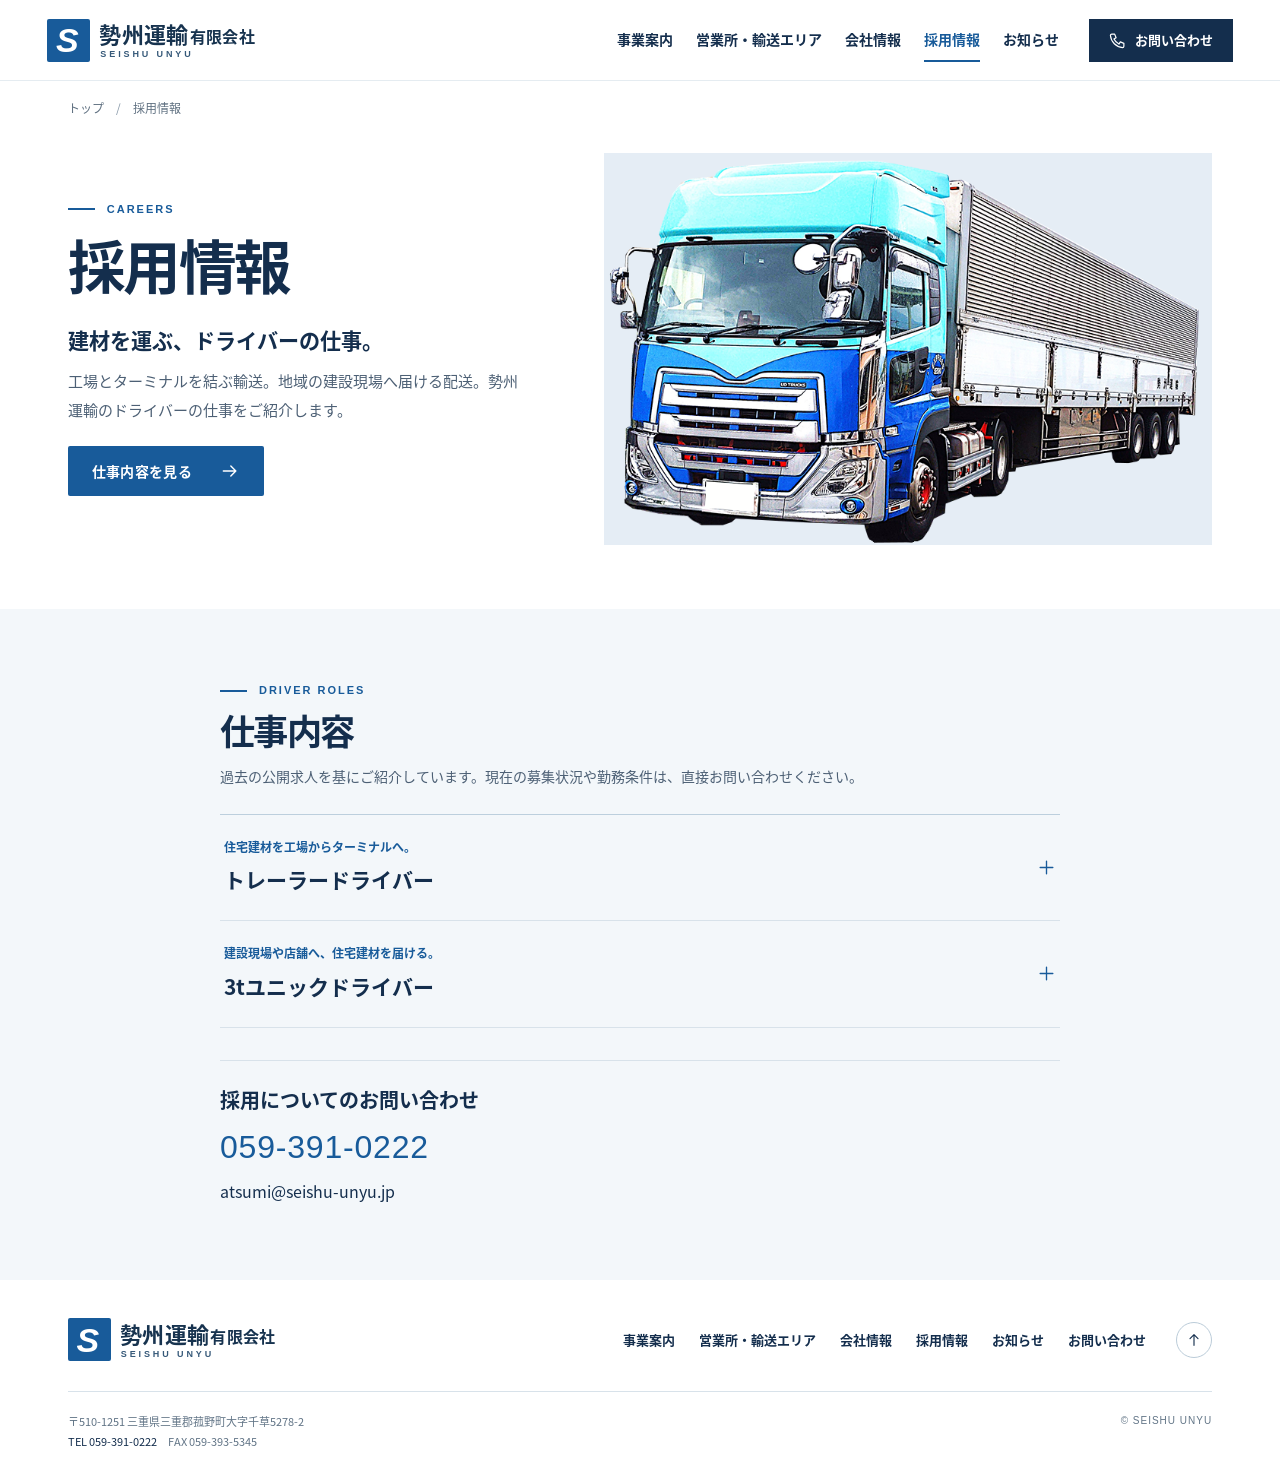
==== Seishu_Unyu_GitHub_Ready/careers.html @ a2d3a53f "Add files via upload" ====
<!doctype html>
<html lang="ja"><head><meta charset="utf-8"><meta name="viewport" content="width=device-width,initial-scale=1">
<title>採用情報｜勢州運輸有限会社</title>
<meta name="description" content="勢州運輸のトレーラードライバー、3tユニックドライバーの仕事内容をご紹介します。現在の募集状況は電話・メールでお問い合わせください。">
<meta name="theme-color" content="#173c62">
<meta property="og:locale" content="ja_JP"><meta property="og:type" content="website">
<meta property="og:title" content="採用情報｜勢州運輸有限会社">
<meta property="og:description" content="勢州運輸のトレーラードライバー、3tユニックドライバーの仕事内容をご紹介します。現在の募集状況は電話・メールでお問い合わせください。">
<meta property="og:url" content="https://seishu-unyu.glitteringboard16.chatgpt.site/careers.html">
<meta property="og:image" content="https://seishu-unyu.glitteringboard16.chatgpt.site/assets/seishu-fleet.png">
<link rel="canonical" href="https://seishu-unyu.glitteringboard16.chatgpt.site/careers.html">
<link rel="icon" type="image/svg+xml" href="assets/brand.svg"><link rel="stylesheet" href="assets/style.css"><script src="assets/site.js" defer></script>
<script type="application/ld+json">{"@context": "https://schema.org", "@type": "Organization", "name": "勢州運輸有限会社", "url": "https://seishu-unyu.glitteringboard16.chatgpt.site/", "telephone": "059-391-0222", "faxNumber": "059-393-5345", "foundingDate": "1955-02-08", "identifier": "7190002020698", "address": {"@type": "PostalAddress", "postalCode": "510-1251", "addressRegion": "三重県", "addressLocality": "三重郡菰野町", "streetAddress": "大字千草5278-2", "addressCountry": "JP"}}</script>
</head><body class="inner-page"><a class="skip-link" href="#main">本文へ移動</a><header class="site-header" id="top"><div class="header-inner"><a class="brand" href="index.html" aria-label="勢州運輸有限会社 トップページ"><span class="brand-mark" aria-hidden="true">S</span><span class="brand-words"><strong>勢州運輸<span>有限会社</span></strong><small lang="en">SEISHU UNYU</small></span></a><nav class="primary-nav" id="primary-nav" aria-label="メインナビゲーション"><a href="transport.html">事業案内</a><a href="network.html">営業所・輸送エリア</a><a href="company.html">会社情報</a><a href="careers.html" aria-current="page">採用情報</a><a href="news.html">お知らせ</a><a class="mobile-contact-link" href="contact.html">お問い合わせ</a></nav><a class="header-contact" href="contact.html"><svg class="icon" viewBox="0 0 24 24" fill="none" stroke="currentColor" stroke-width="1.7" stroke-linecap="round" stroke-linejoin="round" aria-hidden="true"><path d="m8 3 2 5-3 2a16 16 0 0 0 7 7l2-3 5 2v4c0 1-1 2-2 2A19 19 0 0 1 2 5c0-1 1-2 2-2z"/></svg><span>お問い合わせ</span></a><button class="menu-toggle" type="button" aria-expanded="false" aria-controls="primary-nav" aria-label="メニューを開く"><span></span><span></span></button></div></header><main id="main"><nav class="crumbs container" aria-label="パンくずリスト"><a href="index.html">トップ</a><span aria-hidden="true">/</span><span aria-current="page">採用情報</span></nav><section class="detail-hero container"><div><p class="kicker" lang="en">CAREERS</p><h1>採用情報</h1><p class="detail-tagline">建材を運ぶ、ドライバーの仕事。</p><p>工場とターミナルを結ぶ輸送。地域の建設現場へ届ける配送。勢州運輸のドライバーの仕事をご紹介します。</p><a class="button primary" href="#positions">仕事内容を見る<svg class="icon" viewBox="0 0 24 24" fill="none" stroke="currentColor" stroke-width="1.7" stroke-linecap="round" stroke-linejoin="round" aria-hidden="true"><path d="M4 12h15m-6-6 6 6-6 6"/></svg></a></div><div class="detail-photo"><img class="" src="assets/seishu-fleet.png" width="800" height="600" alt="勢州運輸の大型ウイングトレーラー" decoding="async" fetchpriority="high"></div></section><section class="sub-section soft" id="positions"><div class="container narrow"><div class="heading-compact"><p class="kicker" lang="en">DRIVER ROLES</p><h2>仕事内容</h2><p>過去の公開求人を基にご紹介しています。現在の募集状況や勤務条件は、直接お問い合わせください。</p></div><details class="accordion job"><summary><span><small>住宅建材を工場からターミナルへ。</small><strong>トレーラードライバー</strong></span><svg class="icon" viewBox="0 0 24 24" fill="none" stroke="currentColor" stroke-width="1.7" stroke-linecap="round" stroke-linejoin="round" aria-hidden="true"><path d="M4 12h16m-8-8v16"/></svg></summary><div class="accordion-body"><p>ウイングトレーラーで外壁材や屋根材を運びます。公開求人では、三重・愛知・大阪を主なルートとする仕事が紹介されています。</p><dl class="data-list"><div><dt>拠点</dt><dd>三重県三重郡菰野町</dd></div><div><dt>業務</dt><dd>工場・ターミナルへの建材輸送</dd></div></dl><a class="button outline" href="contact.html?service=recruit&amp;role=trailer">この仕事について問い合わせる<svg class="icon" viewBox="0 0 24 24" fill="none" stroke="currentColor" stroke-width="1.7" stroke-linecap="round" stroke-linejoin="round" aria-hidden="true"><path d="M4 12h15m-6-6 6 6-6 6"/></svg></a></div></details><details class="accordion job"><summary><span><small>建設現場や店舗へ、住宅建材を届ける。</small><strong>3tユニックドライバー</strong></span><svg class="icon" viewBox="0 0 24 24" fill="none" stroke="currentColor" stroke-width="1.7" stroke-linecap="round" stroke-linejoin="round" aria-hidden="true"><path d="M4 12h16m-8-8v16"/></svg></summary><div class="accordion-body"><p>三重・愛知・岐阜の地場配送を担当する仕事です。ユニック作業を伴い、住宅建材を建設現場や店舗へ納品します。</p><dl class="data-list"><div><dt>拠点</dt><dd>三重県三重郡菰野町</dd></div><div><dt>業務</dt><dd>東海3県の建設現場・店舗への配送</dd></div></dl><a class="button outline" href="contact.html?service=recruit&amp;role=crane">この仕事について問い合わせる<svg class="icon" viewBox="0 0 24 24" fill="none" stroke="currentColor" stroke-width="1.7" stroke-linecap="round" stroke-linejoin="round" aria-hidden="true"><path d="M4 12h15m-6-6 6 6-6 6"/></svg></a></div></details><div class="careers-contact"><h3>採用についてのお問い合わせ</h3><a class="contact-number" href="tel:0593910222">059-391-0222</a><p><a href="mailto:atsumi@seishu-unyu.jp">atsumi@seishu-unyu.jp</a></p></div></div></section></main><footer class="site-footer"><div class="container"><div class="footer-upper"><a class="brand" href="index.html" aria-label="勢州運輸有限会社 トップページ"><span class="brand-mark" aria-hidden="true">S</span><span class="brand-words"><strong>勢州運輸<span>有限会社</span></strong><small lang="en">SEISHU UNYU</small></span></a><nav aria-label="フッターナビゲーション"><a href="transport.html">事業案内</a><a href="network.html">営業所・輸送エリア</a><a href="company.html">会社情報</a><a href="careers.html">採用情報</a><a href="news.html">お知らせ</a><a href="contact.html">お問い合わせ</a></nav><a class="back-top" href="#top" aria-label="ページ先頭へ"><svg class="icon" viewBox="0 0 24 24" fill="none" stroke="currentColor" stroke-width="1.7" stroke-linecap="round" stroke-linejoin="round" aria-hidden="true"><path d="M12 20V4m-6 6 6-6 6 6"/></svg></a></div><div class="footer-lower"><span>〒510-1251 三重県三重郡菰野町大字千草5278-2<br><a href="tel:0593910222">TEL 059-391-0222</a>　FAX 059-393-5345</span><span lang="en">© SEISHU UNYU</span></div></div></footer></body></html>
---- Seishu_Unyu_GitHub_Ready/assets/style.css ----
@font-face {
  font-family: "Seishu Sans JP";
  src: url("jp-regular.woff2") format("woff2");
  font-style: normal;
  font-weight: 400 500;
  font-display: swap;
}
@font-face {
  font-family: "Seishu Sans JP";
  src: url("jp-bold.woff2") format("woff2");
  font-style: normal;
  font-weight: 600 900;
  font-display: swap;
}
:root {
  --ink: #142e4d;
  --muted: #4d6075;
  --blue: #185b9a;
  --blue-hover: #104778;
  --light-blue: #e8f2fa;
  --line: #d8e2ea;
  --soft: #f3f7fa;
  --gutter: clamp(30px, 5.3vw, 84px);
  --font: "Seishu Sans JP", "Hiragino Kaku Gothic ProN", "Yu Gothic", Meiryo, sans-serif;
  --latin: "Inter", Arial, "Seishu Sans JP", sans-serif;
}
*, *::before, *::after { box-sizing: border-box; }
html { scroll-behavior: smooth; scroll-padding-top: 25px; }
body { margin: 0; color: var(--ink); font: 400 16px/1.8 var(--font); background: #fff; -webkit-text-size-adjust: 100%; }
a { color: inherit; text-decoration: none; }
button, input, select, textarea { font: inherit; }
button { color: inherit; cursor: pointer; }
img { display: block; max-width: 100%; }
[hidden] { display: none !important; }
h1, h2, h3, p, dl, dd, figure { margin: 0; }
h1, h2, h3, strong { font-weight: 700; }
h1, h2, h3 { line-height: 1.35; }
:focus-visible { outline: 3px solid #c46f12; outline-offset: 4px; }
::selection { color: #fff; background: #225f99; }
.icon { width: 20px; height: 20px; display: inline-block; flex: none; vertical-align: middle; }
.container { width: min(1320px, calc(100% - 2 * var(--gutter))); margin-inline: auto; }
.container.narrow { max-width: 840px; }
.sr-only { position: absolute; width: 1px; height: 1px; padding: 0; margin: -1px; overflow: hidden; clip-path: inset(50%); white-space: nowrap; border: 0; }
.skip-link { position: absolute; z-index: 20; top: 8px; left: 8px; padding: 10px 18px; background: #fff; border: 1px solid var(--blue); color: var(--blue); transform: translateY(-160%); }
.skip-link:focus { transform: none; }

.site-header { background: #fff; position: relative; z-index: 5; border-bottom: 1px solid #e5ecf1; }
.header-inner { display: flex; align-items: center; height: 80px; width: min(1512px, calc(100% - 2 * clamp(27px, 3.7vw, 66px))); margin: auto; gap: 30px; }
.brand { display: inline-flex; align-items: center; gap: 9px; flex: none; width: max-content; }
.brand-symbol { width: 46px; height: 44px; color: #1b548b; flex: none; }
.brand-words { display: flex; flex-direction: column; align-items: flex-start; gap: 4px; }
.brand-words strong { color: #17334f; font-size: 22px; letter-spacing: .015em; line-height: 1.12; white-space: nowrap; }
.brand-words strong span { font-size: .73em; padding-left: 1px; }
.brand-words small { font: 700 9px/1 var(--latin); letter-spacing: .235em; color: #365979; padding-left: 1px; }
.primary-nav { display: flex; align-items: center; margin-left: auto; height: 100%; gap: clamp(18px, 2.35vw, 39px); }
.primary-nav a { position: relative; display: inline-flex; align-items: center; height: 100%; font-size: 14px; font-weight: 700; white-space: nowrap; }
.primary-nav a::after { content: ""; position: absolute; bottom: 18px; left: 0; right: 0; height: 2px; background: var(--blue); transform: scaleX(0); transform-origin: left; transition: transform .2s ease; }
.primary-nav a:hover, .primary-nav a[aria-current] { color: var(--blue); }
.primary-nav a:hover::after, .primary-nav a[aria-current]::after { transform: scaleX(1); }
.header-contact { display: inline-flex; align-items: center; justify-content: center; gap: 9px; background: var(--ink); color: #fff; padding: 11px 20px; min-height: 43px; font-weight: 700; font-size: 13px; line-height: 1.3; white-space: nowrap; transition: background .2s; }
.header-contact:hover { background: var(--blue); }
.header-contact .icon { width: 17px; height: 17px; }
.menu-toggle, .primary-nav .mobile-contact-link { display: none; }

.kicker { display: flex; align-items: center; gap: 12px; font: 700 11px/1.4 var(--latin); color: var(--blue); letter-spacing: .18em; }
.kicker::before { content: ""; width: 27px; height: 2px; flex: none; background: currentColor; }
.button { display: inline-flex; align-items: center; justify-content: space-between; gap: 28px; padding: 14px 23px; min-height: 48px; border: 1px solid transparent; border-radius: 2px; font-size: 14px; font-weight: 700; line-height: 1.35; letter-spacing: .02em; transition: background .2s, border-color .2s, color .2s; }
.button .icon, .text-link .icon { transition: transform .2s ease; }
.button:hover .icon, .text-link:hover .icon { transform: translateX(3px); }
.button.primary { color: #fff; background: var(--blue); }
.button.primary:hover { background: var(--blue-hover); }
.button.outline { color: var(--ink); background: transparent; border-color: #9bb2c3; }
.button.outline:hover { color: var(--blue); border-color: var(--blue); background: #e8f2f8; }
.button.white { color: var(--ink); background: #fff; }
.button.white:hover { background: #e5f2fc; }
.button:disabled { cursor: default; opacity: .65; }
.text-link { display: inline-flex; align-items: center; gap: 13px; color: var(--blue); font-weight: 700; font-size: 14px; }
.text-link:hover { color: var(--blue-hover); }
.text-link .icon { width: 18px; height: 18px; }

.hero { position: relative; isolation: isolate; background: linear-gradient(106deg, #eef6fb 3%, #e4f0f7 36%, #d5e8f3 64%); min-height: clamp(474px, 34.6vw, 600px); overflow: hidden; }
.hero-inner { width: min(1320px, calc(100% - 2 * var(--gutter))); margin: auto; min-height: inherit; display: flex; align-items: center; pointer-events: none; }
.hero-copy { width: 48%; padding: 34px 0 38px; position: relative; z-index: 2; }
.hero-copy > * { pointer-events: auto; }
.hero h1 { margin: 15px 0 18px -.055em; font-size: clamp(50px, 4.85vw, 82px); line-height: 1.24; color: #102e50; letter-spacing: -.045em; }
.hero h1 span { display: block; }
.hero-summary { font-size: clamp(14px, 1.11vw, 17px); line-height: 1.95; letter-spacing: .025em; font-weight: 500; color: #354e65; }
.hero .button { margin-top: 24px; min-width: 195px; min-height: 50px; }
.hero-visual { position: absolute; inset: 0 0 0 auto; width: 60%; clip-path: polygon(16% 0,100% 0,100% 100%,0 100%); background: #a6c5d9; }
.gallery-screens, .hero-slide { position: absolute; inset: 0; overflow: hidden; }
.hero-slide { opacity: 0; visibility: hidden; transition: visibility 0s .45s, opacity .45s; }
.hero-slide.active { opacity: 1; visibility: visible; transition: opacity .45s; }
.hero-slide img { width: 100%; height: 100%; object-fit: cover; object-position: 50% 58%; }
.hero-slide[data-photo="warehouse"] img { object-position: center 52%; }
.hero-slide[data-photo="packing"] img { object-position: center 51%; }
.hero-visual::after { content: ""; position: absolute; pointer-events: none; inset: 52% 0 0; background: linear-gradient(0deg,rgba(7,25,47,.48),transparent 65%); }
.photo-bottom { position: absolute; bottom: 24px; left: 10%; right: clamp(25px,3.6vw,65px); display: flex; align-items: center; justify-content: space-between; gap: 12px; z-index: 1; }
.photo-caption { display: inline-flex; align-items: center; gap: 9px; color: white; font: 700 10px/1.3 var(--latin); letter-spacing: .14em; text-shadow: 0 1px 4px rgba(0,0,0,.4); }
.caption-line { width: 20px; height: 1px; background: #fff; }
.gallery-controls { display: flex; align-items: center; gap: 7px; color: #fff; }
.gallery-controls button { display: grid; place-items: center; color: #fff; border: 1px solid rgba(255,255,255,.8); background: rgba(17,38,58,.35); border-radius: 50%; width: 36px; height: 36px; transition: background .2s, border-color .2s; }
.gallery-controls button:hover { background: #fff; color: var(--ink); border-color: #fff; }
.gallery-controls button .icon { width: 17px; height: 17px; }
.gallery-count { display: inline-flex; align-items: center; gap: 9px; padding-right: 9px; font: 500 11px/1 var(--latin); font-variant-numeric: tabular-nums; letter-spacing: .07em; }
.gallery-count b { font-size: 15px; }
.gallery-count i { width: 25px; height: 1px; background: rgba(255,255,255,.74); }

.news-ribbon { background: #fff; border-bottom: 1px solid var(--line); }
.ribbon-inner { min-height: 68px; display: flex; align-items: center; gap: 27px; }
.ribbon-label { font: 700 13px/1.2 var(--latin); letter-spacing: .14em; color: var(--blue); padding-right: 25px; border-right: 1px solid #c7d6e2; }
.ribbon-story { display: flex; align-items: center; gap: 18px; line-height: 1.55; min-width: 0; }
.ribbon-story time, .news-row time { font: 500 12px/1.4 var(--latin); color: #526578; letter-spacing: .05em; white-space: nowrap; }
.news-tag { color: #295475; background: #edf3f7; display: inline-flex; justify-content: center; align-items: center; white-space: nowrap; font-size: 11px; font-weight: 600; letter-spacing: .025em; padding: 2px 9px; line-height: 1.65; }
.news-headline { font-size: 13px; font-weight: 600; }
.ribbon-story:hover .news-headline { text-decoration: underline; text-underline-offset: 4px; }
.ribbon-inner > .text-link { margin-left: auto; font-size: 12px; white-space: nowrap; }
.mobile-news-arr { display: none; }

.section-space { padding-block: clamp(58px, 4.6vw, 84px) clamp(72px, 6vw, 100px); }
.section-heading { display: flex; align-items: flex-end; justify-content: space-between; gap: 28px; border-bottom: 1px solid var(--line); padding-bottom: 22px; margin-bottom: 25px; }
h2 { font-size: clamp(30px, 3.05vw, 47px); letter-spacing: -.045em; }
.section-heading h2, .heading-compact h2, .sub-section > .container > h2, .info-block h2, .contact-band h2 { margin-top: 7px; }
.section-heading > p { color: var(--muted); font-size: 14px; line-height: 1.85; letter-spacing: .005em; }
.service-grid { display: grid; grid-template-columns: repeat(3,minmax(0,1fr)); gap: clamp(18px, 1.85vw, 32px); }
.service-card { display: flex; flex-direction: column; border: 1px solid #d9e3eb; background: #fff; min-width: 0; transition: border-color .2s; }
.service-card:hover { border-color: #759dbf; }
.card-photo { overflow: hidden; aspect-ratio: 1.94; background: #e3edf3; }
.card-photo img, .about-visual img { width: 100%; height: 100%; object-fit: cover; transition: transform .42s ease; }
.service-card:hover .card-photo img { transform: scale(1.035); }
.card-content { padding: 21px clamp(17px,1.8vw,29px) 26px; flex: 1; }
.service-label { display: flex; align-items: center; gap: 9px; color: var(--blue); }
.service-label span { font: 700 10px/1.2 var(--latin); letter-spacing: .14em; }
.service-label .icon { width: 21px; height: 21px; stroke-width: 1.5; }
.card-title { display: flex; align-items: center; justify-content: space-between; margin: 8px 0 9px; gap: 10px; }
.card-title h3 { font-size: clamp(23px,1.95vw,30px); letter-spacing: -.025em; }
.card-arrow { display: grid; place-items: center; width: 31px; height: 31px; border: 1px solid #bacddc; border-radius: 50%; color: var(--blue); transition: background .2s,color .2s; }
.card-arrow .icon { width: 16px; height: 16px; }
.service-card:hover .card-arrow { color: #fff; background: var(--blue); border-color: var(--blue); }
.card-content > p, .about-home-copy > p:not(.kicker), .network-copy > p:not(.kicker) { color: var(--muted); font-size: 14px; line-height: 1.95; }

.network-feature { display: grid; grid-template-columns: 51% 49%; max-width: 1620px; margin: auto; background: var(--soft); }
.map-preview { position: relative; display: grid; place-items: center; background: #e6efec; overflow: hidden; min-height: 320px; }
.route-map { display: block; width: 100%; height: auto; font-family: var(--font); }
.map-preview .route-map { max-width: 780px; }
.network-copy { padding: clamp(40px,5vw,83px) clamp(32px,5vw,86px); align-self: center; max-width: 660px; }
.network-copy h2, .about-home-copy h2 { margin: 12px 0 15px; }
.network-copy > p:not(.kicker) { max-width: 32em; }
.network-copy .button { margin-top: 25px; }
.about-home > .container { display: grid; grid-template-columns: 1.05fr .95fr; gap: clamp(32px,6vw,95px); align-items: center; }
.about-visual { overflow: hidden; aspect-ratio: 1.88; }
.about-home-copy { max-width: 475px; }
.about-links { display: flex; gap: 30px; margin-top: 22px; }
.contact-band { color: white; background: #173c62; }
.band-inner { min-height: 210px; padding-block: 44px; display: flex; justify-content: space-between; align-items: center; gap: 32px; }
.contact-band .kicker { color: #aacfea; }
.contact-band h2 { font-size: clamp(26px, 2.45vw, 38px); }
.band-inner > div > p:not(.kicker) { margin-top: 10px; color: #deebf5; font-size: 14px; }
.contact-band .button { min-height: 53px; flex-shrink: 0; }
.contact-band .button:hover .icon { transform: none; }
.site-footer { background: #fff; }
.footer-upper { padding-block: 38px 30px; display: flex; align-items: center; gap: 30px; border-bottom: 1px solid var(--line); }
.footer-upper nav { display: flex; flex-wrap: wrap; gap: 12px 24px; margin-left: auto; font-weight: 600; font-size: 13px; }
.footer-upper nav a:hover { color: var(--blue); text-decoration: underline; }
.back-top { flex: none; width: 36px; height: 36px; display: grid; place-items: center; border: 1px solid #bbccd9; border-radius: 50%; }
.back-top:hover { background: #eef4f8; }
.back-top .icon { width: 16px; height: 16px; }
.footer-lower { display: flex; justify-content: space-between; gap: 15px; padding-block: 20px 25px; font-size: 11px; color: #617486; }
.footer-lower [lang="en"] { font-family: var(--latin); font-size: 10px; letter-spacing: .1em; }

.crumbs { padding-block: 16px; color: #5f7080; display: flex; gap: 12px; font-size: 12px; }
.crumbs a:hover { text-decoration: underline; }
.crumbs span[aria-hidden] { color: #8a9aaa; }
.inner-page h1 { font-size: clamp(42px,4.5vw,70px); letter-spacing: -.045em; }
.page-intro { background: linear-gradient(106deg,#edf5fa,#e3eff6); }
.page-intro .container { padding-block: clamp(40px,4.3vw,68px) clamp(42px,4.4vw,72px); }
.page-intro h1 { margin: 7px 0 12px; }
.page-intro p:not(.kicker), .detail-hero p:not(.kicker):not(.detail-tagline), .heading-compact > p:not(.kicker) { color: var(--muted); font-size: 15px; line-height: 1.95; }
.detail-hero { display: grid; grid-template-columns: .86fr 1.14fr; gap: clamp(35px,6vw,95px); align-items: center; padding-block: 18px clamp(55px,5vw,85px); }
.detail-hero h1 { margin-top: 9px; }
.detail-tagline { font-size: clamp(18px,1.65vw,25px); font-weight: 700; line-height: 1.6; margin: 20px 0 8px; }
.detail-hero .button { margin-top: 22px; }
.detail-photo { overflow: hidden; aspect-ratio: 1.55; background: #e5edf5; }
.detail-photo img { width: 100%; height: 100%; object-fit: cover; }
.soft { background: var(--soft); }
.sub-section { padding-block: clamp(50px,5.8vw,90px); }
.inner-page .sub-section h2 { font-size: clamp(26px,2.75vw,39px); }
.option-grid { display: grid; grid-template-columns: repeat(3,minmax(0,1fr)); margin-top: 30px; gap: 28px; }
.option { border-top: 2px solid #4679a1; padding: 20px 2px 4px; }
.option h3 { font-size: clamp(19px,1.6vw,24px); }
.option p, .location-card p:not(.loc-type), .accordion-body > p, .review > p, .heading-compact > p:not(.kicker) { color: var(--muted); font-size: 14px; margin-top: 10px; line-height: 1.9; }
.info-block { display: grid; grid-template-columns: .72fr 1.28fr; gap: 28px; }
.data-list { border-top: 1px solid #becfdd; }
.data-list > div { display: grid; grid-template-columns: minmax(120px,.65fr) minmax(0,1.65fr); border-bottom: 1px solid #d5e1e9; }
.data-list dt, .data-list dd { padding: 15px 12px; font-size: 14px; }
.data-list dt { font-weight: 700; color: #294c68; }
.data-list dd { overflow-wrap: anywhere; color: var(--muted); }
.related { display: flex; align-items: center; gap: 25px; padding: 20px 0; margin-bottom: 55px; border-block: 1px solid var(--line); }
.related > span { font-size: 13px; font-weight: 700; color: var(--muted); }
.network-layout { display: grid; grid-template-columns: 1.5fr .85fr; gap: clamp(30px,5vw,80px); align-items: center; padding-block: clamp(36px,4vw,68px); }
.map-large { border: 1px solid #d9e4e9; }
.map-legend { display: flex; align-items: center; gap: 9px; font-size: 12px; padding: 10px 15px; color: #4b667a; }
.map-legend i { width: 18px; height: 3px; background: var(--blue); }
.loc-jumps h2 { font-size: 24px; margin-bottom: 12px; }
.loc-jumps .text-link { display: flex; justify-content: space-between; border-top: 1px solid var(--line); padding-block: 15px; }
.loc-jumps .text-link:last-child { border-bottom: 1px solid var(--line); }
.locations { margin-top: 26px; display: grid; grid-template-columns: repeat(3,minmax(0,1fr)); gap: 20px; }
.location-card { padding: 25px; background: #fff; border: 1px solid var(--line); }
.place-icon { color: var(--blue); margin-bottom: 10px; }
.loc-city, .job small { color: var(--blue); font-size: 12px; font-weight: 600; }
.location-card h3 { font-size: clamp(19px,1.5vw,24px); margin: 5px 0 6px; }
.loc-type { font-size: 12px; font-weight: 700; color: #45637b; }
.location-card dl { margin-top: 18px; padding-top: 12px; border-top: 1px solid var(--line); }
.location-card dt { font-weight: 700; font-size: 12px; }
.location-card dd { color: var(--muted); font-size: 13px; line-height: 1.8; margin-top: 3px; }

.accordion { border-bottom: 1px solid var(--line); }
.accordion summary { display: flex; align-items: center; justify-content: space-between; gap: 16px; cursor: pointer; padding: 21px 4px; list-style: none; }
.accordion summary::-webkit-details-marker { display: none; }
.accordion summary:hover { color: var(--blue); }
.accordion summary > .icon { color: var(--blue); width: 19px; height: 19px; transition: transform .2s; }
.accordion[open] summary > .icon { transform: rotate(45deg); }
.accordion-body { padding: 0 4px 23px; }
.accordion-body > p { margin: 0 0 16px; }
.job:first-of-type { margin-top: 24px; border-top: 1px solid #bccfdd; }
.job summary strong, .job small { display: block; }
.job summary strong { font-size: 21px; margin-top: 4px; }
.job .button { margin-top: 20px; }
.news-list, .contact-main { padding-block: clamp(38px,4.5vw,70px) clamp(68px,6.5vw,110px); }
.filters { display: flex; flex-wrap: wrap; gap: 8px; margin-bottom: 25px; }
.filters button { min-height: 39px; padding: 7px 17px; border: 1px solid #b8cbd9; border-radius: 2px; background: white; color: #38576e; font-size: 13px; font-weight: 600; }
.filters button[aria-pressed="true"] { background: var(--blue); border-color: var(--blue); color: white; }
.filters button:hover:not([aria-pressed="true"]) { background: #eff5fa; }
.news-entry:first-of-type { border-top: 1px solid var(--line); }
.news-row { display: flex; flex-wrap: wrap; gap: 15px; align-items: center; }
.news-row strong { font-size: 15px; }
.news-entry .accordion-body { max-width: 820px; }
.demo-note { display: flex; align-items: flex-start; gap: 12px; color: #32546c; font-size: 14px; background: #eff6fa; padding: 16px 20px; border-left: 3px solid #4d83ac; margin-bottom: 28px; }
.demo-note .icon { margin-top: 3px; width: 18px; height: 18px; }
.form-field { margin-bottom: 22px; }
.form-two { display: grid; grid-template-columns: 1fr 1fr; gap: 18px; }
.form-field label { display: inline-flex; align-items: center; gap: 8px; margin-bottom: 7px; font-size: 14px; font-weight: 700; }
.required, .optional { font-size: 10px; font-weight: 700; padding: 1px 6px; line-height: 1.7; }
.required { color: #fff; background: #2a607f; }
.optional { color: var(--muted); background: #eef2f5; }
.form-field input, .form-field select, .form-field textarea { width: 100%; border: 1px solid #aabbc8; border-radius: 2px; padding: 10px 13px; color: var(--ink); background-color: #fff; font-size: 16px; line-height: 1.5; }
.form-field input, .form-field select { min-height: 47px; }
.form-field textarea { resize: vertical; min-height: 118px; }
.form-field input::placeholder, .form-field textarea::placeholder { color: #6f8190; }
.review h2 { font-size: 27px; }
.review .data-list { margin-top: 20px; }
.review .data-list dd { white-space: pre-wrap; }
.review-actions { display: flex; gap: 12px; margin-top: 24px; flex-wrap: wrap; }

@media (min-width: 1800px) {
  .hero-visual { width: calc(50% + 150px); }
}
@media (max-width: 1080px) {
  .header-inner { gap: 20px; }
  .primary-nav { gap: 19px; }
  .primary-nav a { font-size: 13px; }
  .footer-upper nav { gap: 8px 14px; }
}
@media (max-width: 900px) {
  :root { --gutter: clamp(24px, 4.7vw, 42px); }
  .header-inner { width: calc(100% - 2 * var(--gutter)); height: 65px; gap: 14px; }
  .primary-nav { display: none; }
  .header-contact { margin-left: auto; min-height: 39px; padding: 9px 13px; font-size: 12px; }
  .menu-toggle { display: flex; flex-direction: column; justify-content: center; align-items: center; gap: 6px; width: 40px; height: 40px; border: 1px solid var(--line); background: #fff; }
  .menu-toggle span { width: 18px; height: 2px; background: var(--ink); transition: transform .2s; }
  .menu-toggle[aria-expanded="true"] span:first-child { transform: translateY(4px) rotate(45deg); }
  .menu-toggle[aria-expanded="true"] span:last-child { transform: translateY(-4px) rotate(-45deg); }
  .primary-nav.is-open { display: flex; align-items: stretch; flex-direction: column; gap: 0; position: absolute; top: 100%; left: 0; right: 0; height: auto; background: #fff; box-shadow: 0 15px 25px rgba(13,37,61,.16); padding: 5px var(--gutter) 14px; }
  .primary-nav.is-open a { display: block; font-size: 14px; padding: 11px 0; border-top: 1px solid var(--line); }
  .primary-nav a::after { display: none; }
  .hero { min-height: 424px; }
  .hero h1 { font-size: clamp(42px,5.7vw,52px); }
  .hero-summary { font-size: 13px; letter-spacing: 0; }
  .hero-visual { width: 57%; }
  .hero .button { min-width: 175px; }
  .ribbon-inner { gap: 17px; }
  .ribbon-label { padding-right: 17px; }
  .ribbon-story { gap: 12px; }
  .section-heading > p { font-size: 13px; }
  .locations { grid-template-columns: 1fr; }
  .location-card { display: flex; gap: 18px; }
  .place-icon { margin-top: 3px; }
  .option-grid { gap: 20px; }
  .footer-upper { flex-wrap: wrap; }
  .footer-upper nav { order: 3; flex-basis: 100%; margin-left: 0; }
  .back-top { margin-left: auto; }
}
@media (max-width: 700px) {
  :root { --gutter: clamp(20px,5.8vw,34px); }
  html { scroll-padding-top: 12px; }
  .brand-symbol { width: 37px; height: 36px; }
  .brand { gap: 6px; }
  .brand-words strong { font-size: 19px; }
  .brand-words small { font-size: 7.5px; }
  .hero { display: flex; flex-direction: column; min-height: 0; }
  .hero-inner { order: 1; min-height: 0; }
  .hero-copy { width: 100%; padding: 37px 0 31px; }
  .hero .kicker { font-size: 10px; }
  .hero h1 { font-size: clamp(43px,9.6vw,63px); line-height: 1.21; margin-top: 12px; margin-bottom: 15px; }
  .hero-summary { font-size: 14px; line-height: 1.85; }
  .hero .button { margin-top: 18px; min-height: 43px; min-width: 173px; padding: 10px 17px; }
  .hero-visual { order: 2; position: relative; inset: auto; width: 100%; aspect-ratio: 1.91; min-height: 175px; max-height: 312px; clip-path: polygon(6% 0,100% 0,100% 100%,0 100%,0 18%); }
  .photo-bottom { left: var(--gutter); right: var(--gutter); bottom: 12px; }
  .photo-caption { font-size: 9px; }
  .gallery-controls button { width: 34px; height: 34px; }
  .ribbon-inner { min-height: 0; padding-block: 13px; display: grid; grid-template-columns: auto 1fr; gap: 10px 14px; align-items: start; }
  .ribbon-label { align-self: start; padding-right: 12px; margin-top: 1px; font-size: 11px; }
  .ribbon-story { display: grid; grid-template-columns: auto 1fr auto; gap: 3px 10px; align-items: center; }
  .ribbon-story .news-tag { justify-self: start; font-size: 10px; padding: 0 6px; }
  .ribbon-story time { font-size: 11px; }
  .news-headline { grid-column: 1 / 3; font-size: 12px; }
  .mobile-news-arr { display: block; grid-column: 3; grid-row: 1 / 3; width: 17px; color: var(--blue); }
  .ribbon-inner > .text-link { display: none; }
  .section-space { padding-block: 44px 52px; }
  .section-heading { align-items: flex-start; flex-direction: column; gap: 10px; padding-bottom: 16px; margin-bottom: 20px; }
  h2 { font-size: 32px; }
  .kicker { font-size: 10px; gap: 9px; }
  .kicker::before { width: 22px; }
  .section-heading > p { font-size: 13px; }
  .service-grid { grid-template-columns: 1fr; gap: 20px; }
  .card-photo { aspect-ratio: 2.12; }
  .card-content { padding: 16px 20px 21px; }
  .card-title { margin-block: 5px 6px; }
  .card-title h3 { font-size: 24px; }
  .network-feature { grid-template-columns: 1fr; }
  .network-copy { grid-row: 1; padding: 40px var(--gutter) 26px; }
  .map-preview { min-height: 0; }
  .network-copy h2 br { display: none; }
  .network-copy h2 { margin-top: 8px; }
  .network-copy .button { margin-top: 17px; }
  .about-home > .container { grid-template-columns: 1fr; gap: 24px; }
  .about-home-copy h2 { margin-top: 7px; }
  .about-home-copy h2 br { display: none; }
  .band-inner { align-items: flex-start; flex-direction: column; padding-block: 33px; gap: 18px; }
  .contact-band .button { min-height: 46px; }
  .footer-upper { row-gap: 18px; padding-block: 27px 22px; }
  .footer-upper nav { gap: 9px 18px; }
  .footer-lower { align-items: flex-start; flex-direction: column; gap: 4px; }
  .crumbs { padding-block: 11px; font-size: 11px; }
  .detail-hero { grid-template-columns: 1fr; gap: 22px; padding-block: 15px 35px; }
  .detail-tagline { margin: 13px 0 7px; }
  .detail-photo { aspect-ratio: 1.9; }
  .inner-page h1 { font-size: 43px; }
  .detail-hero .button { margin-top: 16px; }
  .sub-section { padding-block: 35px; }
  .option-grid, .info-block, .network-layout { grid-template-columns: 1fr; }
  .option-grid { gap: 17px; margin-top: 22px; }
  .option { padding: 12px 0 0; }
  .info-block { gap: 16px; }
  .data-list > div { grid-template-columns: minmax(90px,.8fr) minmax(0,1.65fr); }
  .data-list dt, .data-list dd { padding: 11px 6px; font-size: 13px; }
  .related { gap: 14px; flex-wrap: wrap; margin-bottom: 28px; }
  .related > span { flex-basis: 100%; }
  .network-layout { gap: 20px; padding-block: 26px; }
  .location-card { padding: 18px; gap: 10px; }
  .news-row { display: grid; grid-template-columns: auto 1fr; gap: 6px 12px; }
  .news-row .news-tag { justify-self: start; }
  .news-row strong { grid-column: 1 / -1; font-size: 14px; }
  .form-two { grid-template-columns: 1fr; gap: 0; }
  .demo-note { padding: 12px 14px; font-size: 13px; }
}
@media (max-width: 390px) {
  .header-inner { gap: 9px; }
  .header-contact { padding: 8px 10px; gap: 5px; }
  .header-contact .icon { width: 14px; height: 14px; }
  .brand-words strong { font-size: 17px; }
  .brand-words small { font-size: 7px; }
  .menu-toggle { width: 35px; height: 38px; }
  .hero-copy { padding-block: 29px 26px; }
  .hero-summary { font-size: 13px; }
}
@media (max-width: 360px) {
  .header-inner { width: calc(100% - 30px); gap: 8px; }
  .header-contact { width: 38px; height: 38px; padding: 0; }
  .header-contact .icon { width: 18px; height: 18px; }
  .header-contact span { position: absolute; width: 1px; height: 1px; overflow: hidden; clip-path: inset(50%); white-space: nowrap; }
  .photo-caption { white-space: nowrap; }
  .gallery-count { gap: 6px; padding-right: 3px; }
  .gallery-count i { width: 15px; }
  .caption-line { width: 12px; }
}
@media (prefers-reduced-motion: reduce) {
  *, *::before, *::after { scroll-behavior: auto !important; transition-duration: 0s !important; animation-duration: 0s !important; }
}

/* Company-specific content and contact flow. */
.brand-mark { display:grid; place-items:center; width:43px; height:43px; background:var(--blue); color:#fff; font:bold italic 34px/1 Arial,sans-serif; border-radius:2px; padding-right:3px; }
.brand-words small { letter-spacing:.32em; }
.primary-nav { gap:clamp(15px,1.8vw,30px); }
.hero h1 { font-size:clamp(48px,4.5vw,73px); }
.hero-visual { width:57%; clip-path:polygon(10% 0,100% 0,100% 100%,0 100%); background:#eef3f5; }
.hero-slide img { object-position:50% 55%; }
.photo-caption { white-space:nowrap; font-size:9px; }
.service-text-card .card-content { padding:30px 27px; }
.service-text-card .service-label { margin-bottom:16px; }
.service-text-card .service-label > .icon { width:28px; height:28px; }
.service-text-card .card-title { margin-bottom:14px; }
.service-text-card .card-title h3 { font-size:clamp(21px,1.8vw,29px); }
.map-preview { background:#e5eff6; }
.area-panel { width:100%; padding:42px clamp(25px,4vw,64px); background:#e5eff6; }
.area-origin { margin:25px 0 24px; display:flex; align-items:center; gap:10px; font-size:23px; font-weight:700; flex-wrap:wrap; }
.area-origin .icon { width:24px; height:24px; color:var(--blue); }
.area-origin span { font-size:11px; font-weight:500; letter-spacing:.03em; border-left:1px solid #9ab4c9; padding-left:10px; color:#496980; }
.area-groups { position:relative; padding-left:29px; display:grid; gap:10px; }
.area-groups::before { content:""; position:absolute; left:8px; top:-13px; bottom:24px; width:1px; background:#7899b2; }
.area-groups > div { position:relative; display:grid; grid-template-columns:54px 1fr; align-items:center; gap:12px; min-height:48px; padding:10px 15px; border:1px solid #c8d9e5; background:rgba(255,255,255,.7); }
.area-groups > div::before { content:""; position:absolute; left:-21px; top:50%; height:1px; width:20px; background:#7899b2; }
.area-groups strong { font-size:15px; color:var(--blue); border-right:1px solid #c4d4e0; }
.area-groups span { font-size:14px; white-space:nowrap; }
.area-note { font-size:11px; color:#506e85; padding-left:29px; margin-top:10px; }
.band-contacts { display:grid; gap:12px; justify-items:center; flex-shrink:0; }
.band-phone { display:flex; align-items:center; gap:10px; font:500 clamp(25px,2.3vw,34px)/1.3 var(--latin); letter-spacing:.025em; }
.transport-options { display:grid; gap:0; margin-top:27px; }
.transport-options article { display:grid; grid-template-columns:60px 1fr; gap:24px; border-top:1px solid var(--line); padding-block:29px; }
.transport-options article h3 { font-size:24px; margin-bottom:10px; }
.transport-options article p { max-width:65em; font-size:15px; color:var(--muted); line-height:1.9; }
.transport-icon { display:grid; place-items:center; background:#e6f0f7; color:var(--blue); width:60px; height:60px; }
.transport-icon .icon { width:32px; height:32px; }
.small-note, .section-description { margin-top:13px; color:#536a7e; font-size:13px; line-height:1.85; }
.source-note { margin-top:25px; font-size:12px; color:#526a7f; }
.source-note summary { cursor:pointer; width:fit-content; }
.source-note .text-link { font-size:12px; margin:10px 20px 0 0; }
.source-note p { margin-top:12px; }
.inline-actions { display:flex; flex-wrap:wrap; align-items:center; gap:22px; margin-top:22px; }
.office-section { display:grid; grid-template-columns:1.05fr .95fr; gap:clamp(30px,6vw,85px); align-items:center; }
.office-picture img { width:100%; height:auto; }
.office-address { margin-top:18px; font-size:16px; line-height:1.9; margin-bottom:22px; }
.office-section h2 { margin-top:8px; }
.network-layout .data-list { margin-top:20px; }
.network-layout .data-list > div { grid-template-columns:70px 1fr; }
.network-layout .area-panel { padding:36px 28px; }
.careers-contact { margin-top:32px; padding-top:25px; border-top:1px solid var(--line); }
.careers-contact h3 { font-size:20px; margin-bottom:14px; }
.careers-contact > p { margin-top:9px; }
.contact-number { display:inline-flex; align-items:center; gap:12px; font:500 clamp(27px,2.5vw,38px)/1.3 var(--latin); color:var(--blue); letter-spacing:.025em; white-space:nowrap; }
.contact-number .icon { width:25px; height:25px; }
.contact-channels { display:grid; grid-template-columns:1fr 1fr; border:1px solid #cddce7; background:#f5f8fb; margin-bottom:50px; }
.contact-channels > div { padding:28px 30px; }
.contact-channels > div + div { border-left:1px solid #cddce7; }
.contact-channels h2 { font-size:19px; letter-spacing:0; margin-bottom:16px; }
.contact-channels > div > p:not(.small-note) { font-size:14px; margin-top:10px; }
.contact-email { font:600 clamp(16px,1.6vw,23px)/1.8 var(--latin); color:var(--blue); overflow-wrap:anywhere; }
.inquiry-layout { display:grid; grid-template-columns:.7fr 1.3fr; gap:clamp(30px,5vw,80px); }
.form-intro h2 { margin-top:12px; font-size:26px; line-height:1.65; }
.form-intro > p:not(.kicker) { font-size:14px; line-height:1.95; color:var(--muted); margin-top:18px; }
.review-tools { display:flex; flex-wrap:wrap; gap:10px 20px; margin-top:25px; }
.text-button { border:0; background:transparent; padding:5px 0; display:inline-flex; align-items:center; gap:7px; font-size:13px; color:var(--blue); text-decoration:underline; text-underline-offset:5px; }
.text-button .icon { width:17px; height:17px; }
#copy-fallback { margin-top:20px; font-size:13px; }
#copy-content { display:block; width:100%; box-sizing:border-box; margin-top:6px; font-size:14px; color:var(--ink); background:#f3f7fa; border:1px solid #aabbc8; }
.empty-news { padding:30px; border-block:1px solid var(--line); }
.empty-news .text-link { margin-top:17px; }
.footer-lower a { color:var(--ink); }
@media (min-width:701px) and (max-width:1000px) {
 .hero h1 { font-size:clamp(34px,4.4vw,44px); }
 .hero-summary { font-size:12px; }
 .service-text-card .card-content { padding:22px 17px; }
 .service-text-card .card-title h3 { font-size:20px; }
 .service-label span { font-size:9px; }
}
@media (max-width:1080px) {
 .primary-nav { gap:14px; }
 .primary-nav a { font-size:12px; }
 .header-inner { gap:18px; }
 .brand-words strong { font-size:21px; }
}
@media (max-width:700px) {
 .brand-mark { width:34px; height:34px; font-size:27px; }
 .brand-words strong { font-size:18px; }
 .brand-words small { font-size:7.5px; }
 .hero h1 { font-size:clamp(34px,8.1vw,54px); }
 .hero .kicker { font-size:9px; letter-spacing:.12em; }
 .hero-summary { font-size:13px; }
 .hero-visual { width:100%; clip-path:polygon(6% 0,100% 0,100% 100%,0 100%,0 18%); aspect-ratio:1.65; max-height:340px; }
 .hero-slide img { object-position:50% 51%; }
 .ribbon-inner { display:flex; gap:12px; align-items:center; padding-block:15px; }
 .ribbon-label { font-size:9px; white-space:nowrap; padding-right:11px; margin:0; }
 .ribbon-story { display:flex; gap:10px; }
 .ribbon-story .news-headline { font-size:11px; line-height:1.8; }
 .ribbon-story .mobile-news-arr { flex:none; }
 .service-text-card .card-content { padding:23px; }
 .service-text-card .service-label { margin-bottom:11px; }
 .service-text-card .card-title h3 { font-size:24px; }
 .service-text-card .card-title { margin-bottom:10px; }
 .area-panel { padding:27px var(--gutter); }
 .area-origin { font-size:22px; margin-block:20px; }
 .band-contacts { align-items:start; justify-items:start; gap:14px; }
 .band-phone { font-size:29px; }
 .office-section,.inquiry-layout { grid-template-columns:1fr; gap:26px; }
 .contact-channels { grid-template-columns:1fr; margin-bottom:32px; }
 .contact-channels > div { padding:22px; }
 .contact-channels > div + div { border-left:0; border-top:1px solid #cddce7; }
 .contact-number { font-size:28px; }
 .contact-email { font-size:19px; }
 .form-intro h2 { font-size:25px; }
 .form-intro h2 br { display:none; }
 .form-intro > p:not(.kicker) { margin-top:9px; font-size:13px; }
 .transport-options article { grid-template-columns:42px 1fr; gap:14px; padding-block:22px; }
 .transport-icon { width:42px; height:42px; }
 .transport-icon .icon { width:25px; height:25px; }
 .transport-options article h3 { font-size:20px; }
 .transport-options article p { font-size:14px; }
 .area-groups { padding-left:21px; }
 .area-groups > div { padding:9px 10px; gap:8px; grid-template-columns:42px 1fr; }
 .area-groups span { font-size:13px; }
 .area-groups > div::before { width:12px; left:-13px; }
 .network-layout .area-panel { padding:24px 16px; }
 .footer-lower { font-size:10px; }
}
@media (max-width:360px) {
 .brand-words strong { font-size:17px; }
 .photo-caption { font-size:8px; letter-spacing:.08em; gap:5px; }
 .photo-bottom { gap:8px; }
 .gallery-controls { gap:5px; }
 .gallery-controls button { width:30px; height:30px; }
 .gallery-count { font-size:10px; gap:5px; }
 .gallery-count b { font-size:13px; }
 .gallery-count i { width:12px; }
 .area-origin span { flex-basis:100%; border-left:0; padding-left:34px; }
}

.heading-phrase { display: inline-block; }
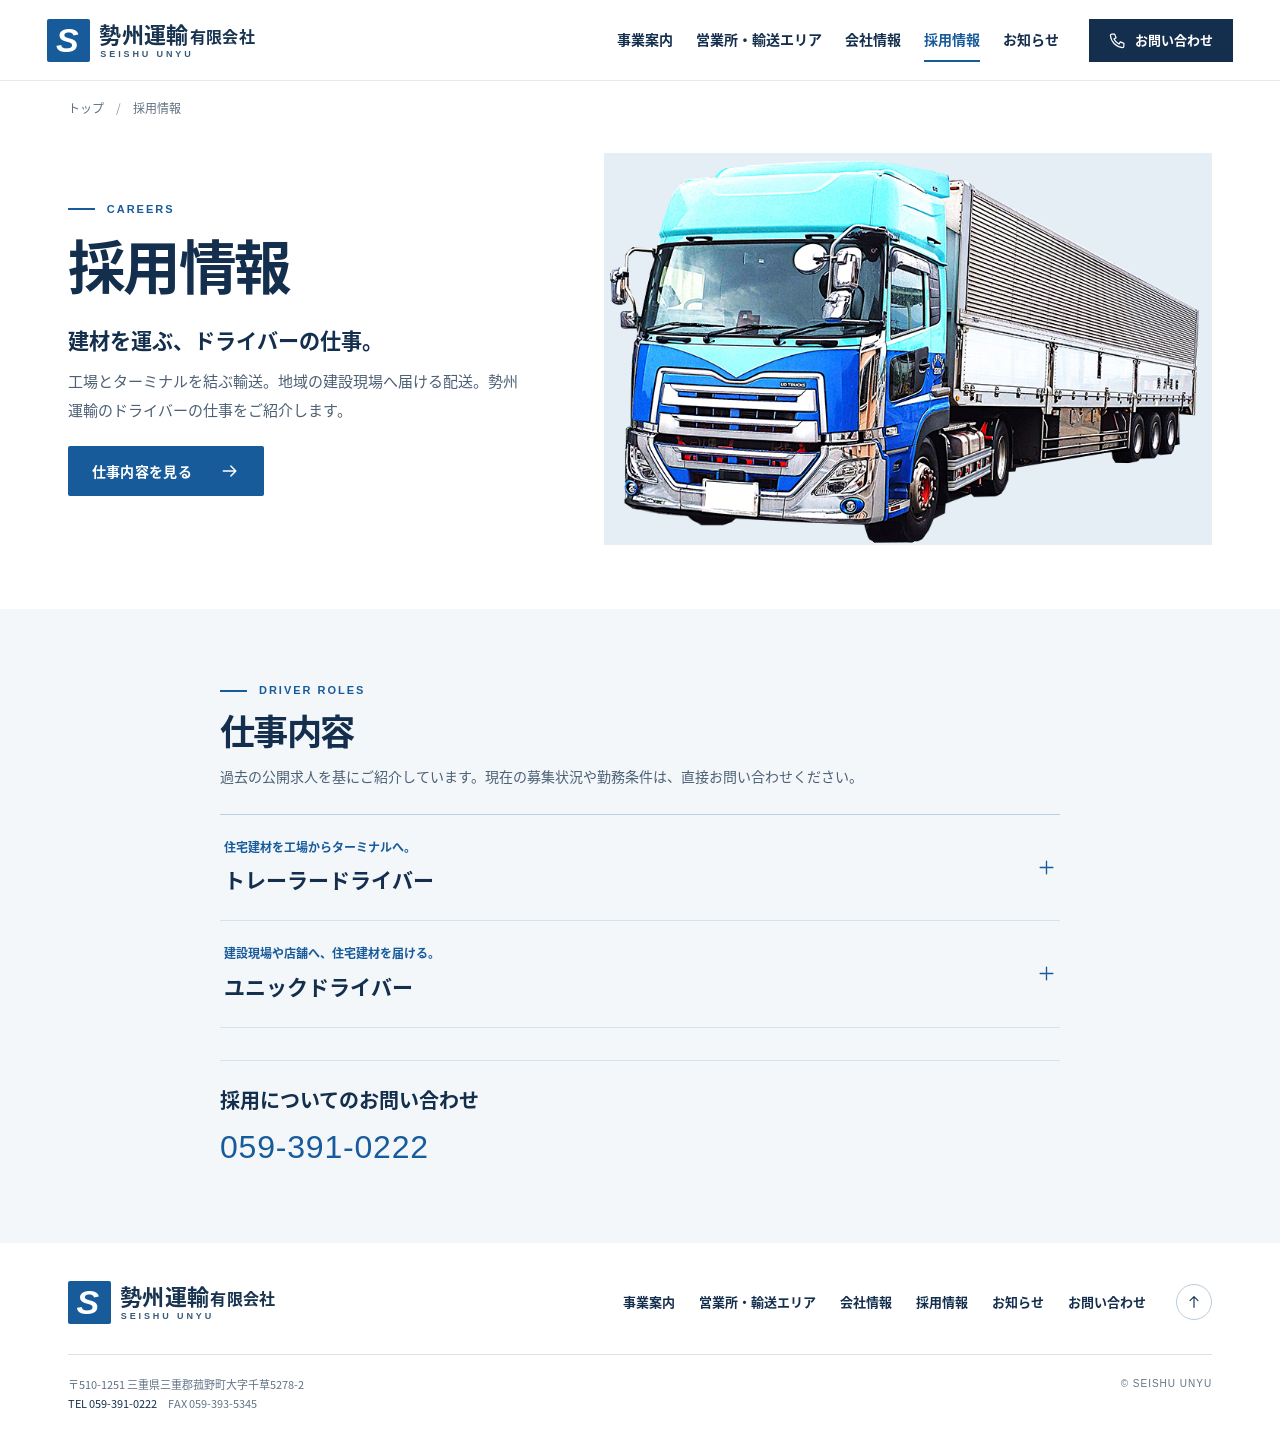
==== commit 4e53863f: "Update careers.html" ====
--- a/Seishu_Unyu_GitHub_Ready/careers.html
+++ b/Seishu_Unyu_GitHub_Ready/careers.html
@@ -1,14 +1,15 @@
-<!doctype html>
-<html lang="ja"><head><meta charset="utf-8"><meta name="viewport" content="width=device-width,initial-scale=1">
+<!DOCTYPE html>
+
+<html lang="ja"><head><meta charset="utf-8"/><meta content="width=device-width,initial-scale=1" name="viewport"/>
 <title>採用情報｜勢州運輸有限会社</title>
-<meta name="description" content="勢州運輸のトレーラードライバー、3tユニックドライバーの仕事内容をご紹介します。現在の募集状況は電話・メールでお問い合わせください。">
-<meta name="theme-color" content="#173c62">
-<meta property="og:locale" content="ja_JP"><meta property="og:type" content="website">
-<meta property="og:title" content="採用情報｜勢州運輸有限会社">
-<meta property="og:description" content="勢州運輸のトレーラードライバー、3tユニックドライバーの仕事内容をご紹介します。現在の募集状況は電話・メールでお問い合わせください。">
-<meta property="og:url" content="https://seishu-unyu.glitteringboard16.chatgpt.site/careers.html">
-<meta property="og:image" content="https://seishu-unyu.glitteringboard16.chatgpt.site/assets/seishu-fleet.png">
-<link rel="canonical" href="https://seishu-unyu.glitteringboard16.chatgpt.site/careers.html">
-<link rel="icon" type="image/svg+xml" href="assets/brand.svg"><link rel="stylesheet" href="assets/style.css"><script src="assets/site.js" defer></script>
-<script type="application/ld+json">{"@context": "https://schema.org", "@type": "Organization", "name": "勢州運輸有限会社", "url": "https://seishu-unyu.glitteringboard16.chatgpt.site/", "telephone": "059-391-0222", "faxNumber": "059-393-5345", "foundingDate": "1955-02-08", "identifier": "7190002020698", "address": {"@type": "PostalAddress", "postalCode": "510-1251", "addressRegion": "三重県", "addressLocality": "三重郡菰野町", "streetAddress": "大字千草5278-2", "addressCountry": "JP"}}</script>
-</head><body class="inner-page"><a class="skip-link" href="#main">本文へ移動</a><header class="site-header" id="top"><div class="header-inner"><a class="brand" href="index.html" aria-label="勢州運輸有限会社 トップページ"><span class="brand-mark" aria-hidden="true">S</span><span class="brand-words"><strong>勢州運輸<span>有限会社</span></strong><small lang="en">SEISHU UNYU</small></span></a><nav class="primary-nav" id="primary-nav" aria-label="メインナビゲーション"><a href="transport.html">事業案内</a><a href="network.html">営業所・輸送エリア</a><a href="company.html">会社情報</a><a href="careers.html" aria-current="page">採用情報</a><a href="news.html">お知らせ</a><a class="mobile-contact-link" href="contact.html">お問い合わせ</a></nav><a class="header-contact" href="contact.html"><svg class="icon" viewBox="0 0 24 24" fill="none" stroke="currentColor" stroke-width="1.7" stroke-linecap="round" stroke-linejoin="round" aria-hidden="true"><path d="m8 3 2 5-3 2a16 16 0 0 0 7 7l2-3 5 2v4c0 1-1 2-2 2A19 19 0 0 1 2 5c0-1 1-2 2-2z"/></svg><span>お問い合わせ</span></a><button class="menu-toggle" type="button" aria-expanded="false" aria-controls="primary-nav" aria-label="メニューを開く"><span></span><span></span></button></div></header><main id="main"><nav class="crumbs container" aria-label="パンくずリスト"><a href="index.html">トップ</a><span aria-hidden="true">/</span><span aria-current="page">採用情報</span></nav><section class="detail-hero container"><div><p class="kicker" lang="en">CAREERS</p><h1>採用情報</h1><p class="detail-tagline">建材を運ぶ、ドライバーの仕事。</p><p>工場とターミナルを結ぶ輸送。地域の建設現場へ届ける配送。勢州運輸のドライバーの仕事をご紹介します。</p><a class="button primary" href="#positions">仕事内容を見る<svg class="icon" viewBox="0 0 24 24" fill="none" stroke="currentColor" stroke-width="1.7" stroke-linecap="round" stroke-linejoin="round" aria-hidden="true"><path d="M4 12h15m-6-6 6 6-6 6"/></svg></a></div><div class="detail-photo"><img class="" src="assets/seishu-fleet.png" width="800" height="600" alt="勢州運輸の大型ウイングトレーラー" decoding="async" fetchpriority="high"></div></section><section class="sub-section soft" id="positions"><div class="container narrow"><div class="heading-compact"><p class="kicker" lang="en">DRIVER ROLES</p><h2>仕事内容</h2><p>過去の公開求人を基にご紹介しています。現在の募集状況や勤務条件は、直接お問い合わせください。</p></div><details class="accordion job"><summary><span><small>住宅建材を工場からターミナルへ。</small><strong>トレーラードライバー</strong></span><svg class="icon" viewBox="0 0 24 24" fill="none" stroke="currentColor" stroke-width="1.7" stroke-linecap="round" stroke-linejoin="round" aria-hidden="true"><path d="M4 12h16m-8-8v16"/></svg></summary><div class="accordion-body"><p>ウイングトレーラーで外壁材や屋根材を運びます。公開求人では、三重・愛知・大阪を主なルートとする仕事が紹介されています。</p><dl class="data-list"><div><dt>拠点</dt><dd>三重県三重郡菰野町</dd></div><div><dt>業務</dt><dd>工場・ターミナルへの建材輸送</dd></div></dl><a class="button outline" href="contact.html?service=recruit&amp;role=trailer">この仕事について問い合わせる<svg class="icon" viewBox="0 0 24 24" fill="none" stroke="currentColor" stroke-width="1.7" stroke-linecap="round" stroke-linejoin="round" aria-hidden="true"><path d="M4 12h15m-6-6 6 6-6 6"/></svg></a></div></details><details class="accordion job"><summary><span><small>建設現場や店舗へ、住宅建材を届ける。</small><strong>3tユニックドライバー</strong></span><svg class="icon" viewBox="0 0 24 24" fill="none" stroke="currentColor" stroke-width="1.7" stroke-linecap="round" stroke-linejoin="round" aria-hidden="true"><path d="M4 12h16m-8-8v16"/></svg></summary><div class="accordion-body"><p>三重・愛知・岐阜の地場配送を担当する仕事です。ユニック作業を伴い、住宅建材を建設現場や店舗へ納品します。</p><dl class="data-list"><div><dt>拠点</dt><dd>三重県三重郡菰野町</dd></div><div><dt>業務</dt><dd>東海3県の建設現場・店舗への配送</dd></div></dl><a class="button outline" href="contact.html?service=recruit&amp;role=crane">この仕事について問い合わせる<svg class="icon" viewBox="0 0 24 24" fill="none" stroke="currentColor" stroke-width="1.7" stroke-linecap="round" stroke-linejoin="round" aria-hidden="true"><path d="M4 12h15m-6-6 6 6-6 6"/></svg></a></div></details><div class="careers-contact"><h3>採用についてのお問い合わせ</h3><a class="contact-number" href="tel:0593910222">059-391-0222</a><p><a href="mailto:atsumi@seishu-unyu.jp">atsumi@seishu-unyu.jp</a></p></div></div></section></main><footer class="site-footer"><div class="container"><div class="footer-upper"><a class="brand" href="index.html" aria-label="勢州運輸有限会社 トップページ"><span class="brand-mark" aria-hidden="true">S</span><span class="brand-words"><strong>勢州運輸<span>有限会社</span></strong><small lang="en">SEISHU UNYU</small></span></a><nav aria-label="フッターナビゲーション"><a href="transport.html">事業案内</a><a href="network.html">営業所・輸送エリア</a><a href="company.html">会社情報</a><a href="careers.html">採用情報</a><a href="news.html">お知らせ</a><a href="contact.html">お問い合わせ</a></nav><a class="back-top" href="#top" aria-label="ページ先頭へ"><svg class="icon" viewBox="0 0 24 24" fill="none" stroke="currentColor" stroke-width="1.7" stroke-linecap="round" stroke-linejoin="round" aria-hidden="true"><path d="M12 20V4m-6 6 6-6 6 6"/></svg></a></div><div class="footer-lower"><span>〒510-1251 三重県三重郡菰野町大字千草5278-2<br><a href="tel:0593910222">TEL 059-391-0222</a>　FAX 059-393-5345</span><span lang="en">© SEISHU UNYU</span></div></div></footer></body></html>+<meta content="勢州運輸のトレーラードライバー、3tユニックドライバーの仕事内容をご紹介します。現在の募集状況は電話・メールでお問い合わせください。" name="description"/>
+<meta content="#173c62" name="theme-color"/>
+<meta content="ja_JP" property="og:locale"/><meta content="website" property="og:type"/>
+<meta content="採用情報｜勢州運輸有限会社" property="og:title"/>
+<meta content="勢州運輸のトレーラードライバー、3tユニックドライバーの仕事内容をご紹介します。現在の募集状況は電話・メールでお問い合わせください。" property="og:description"/>
+<meta content="https://seishu-unyu.glitteringboard16.chatgpt.site/careers.html" property="og:url"/>
+<meta content="https://seishu-unyu.glitteringboard16.chatgpt.site/assets/seishu-fleet.png" property="og:image"/>
+<link href="https://seishu-unyu.glitteringboard16.chatgpt.site/careers.html" rel="canonical"/>
+<link href="assets/brand.svg" rel="icon" type="image/svg+xml"/><link href="assets/style.css" rel="stylesheet"/><script defer="" src="assets/site.js"></script>
+<script type="application/ld+json">{"@context": "https://schema.org", "@type": "Organization", "name": "勢州運輸有限会社", "url": "https://seishu-unyu.glitteringboard16.chatgpt.site/", "telephone": "059-391-0222", "faxNumber": "059-393-5345", "foundingDate": "1955-02-08", "address": {"@type": "PostalAddress", "postalCode": "510-1251", "addressRegion": "三重県", "addressLocality": "三重郡菰野町", "streetAddress": "大字千草5278-2", "addressCountry": "JP"}}</script>
+</head><body class="inner-page"><a class="skip-link" href="#main">本文へ移動</a><header class="site-header" id="top"><div class="header-inner"><a aria-label="勢州運輸有限会社 トップページ" class="brand" href="index.html"><span aria-hidden="true" class="brand-mark">S</span><span class="brand-words"><strong>勢州運輸<span>有限会社</span></strong><small lang="en">SEISHU UNYU</small></span></a><nav aria-label="メインナビゲーション" class="primary-nav" id="primary-nav"><a href="transport.html">事業案内</a><a href="network.html">営業所・輸送エリア</a><a href="company.html">会社情報</a><a aria-current="page" href="careers.html">採用情報</a><a href="news.html">お知らせ</a><a class="mobile-contact-link" href="contact.html">お問い合わせ</a></nav><a class="header-contact" href="contact.html"><svg aria-hidden="true" class="icon" fill="none" stroke="currentColor" stroke-linecap="round" stroke-linejoin="round" stroke-width="1.7" viewbox="0 0 24 24"><path d="m8 3 2 5-3 2a16 16 0 0 0 7 7l2-3 5 2v4c0 1-1 2-2 2A19 19 0 0 1 2 5c0-1 1-2 2-2z"></path></svg><span>お問い合わせ</span></a><button aria-controls="primary-nav" aria-expanded="false" aria-label="メニューを開く" class="menu-toggle" type="button"><span></span><span></span></button></div></header><main id="main"><nav aria-label="パンくずリスト" class="crumbs container"><a href="index.html">トップ</a><span aria-hidden="true">/</span><span aria-current="page">採用情報</span></nav><section class="detail-hero container"><div><p class="kicker" lang="en">CAREERS</p><h1>採用情報</h1><p class="detail-tagline">建材を運ぶ、ドライバーの仕事。</p><p>工場とターミナルを結ぶ輸送。地域の建設現場へ届ける配送。勢州運輸のドライバーの仕事をご紹介します。</p><a class="button primary" href="#positions">仕事内容を見る<svg aria-hidden="true" class="icon" fill="none" stroke="currentColor" stroke-linecap="round" stroke-linejoin="round" stroke-width="1.7" viewbox="0 0 24 24"><path d="M4 12h15m-6-6 6 6-6 6"></path></svg></a></div><div class="detail-photo"><img alt="勢州運輸の大型ウイングトレーラー" class="" decoding="async" fetchpriority="high" height="600" src="assets/seishu-fleet.png" width="800"/></div></section><section class="sub-section soft" id="positions"><div class="container narrow"><div class="heading-compact"><p class="kicker" lang="en">DRIVER ROLES</p><h2>仕事内容</h2><p>過去の公開求人を基にご紹介しています。現在の募集状況や勤務条件は、直接お問い合わせください。</p></div><details class="accordion job"><summary><span><small>住宅建材を工場からターミナルへ。</small><strong>トレーラードライバー</strong></span><svg aria-hidden="true" class="icon" fill="none" stroke="currentColor" stroke-linecap="round" stroke-linejoin="round" stroke-width="1.7" viewbox="0 0 24 24"><path d="M4 12h16m-8-8v16"></path></svg></summary><div class="accordion-body"><p>ウイングトレーラーで外壁材や屋根材を運びます。地場配送および長距離輸送を行っております。</p><dl class="data-list"><div><dt>業務</dt><dd>工場・ターミナルへの建材輸送</dd></div></dl><a class="button outline" href="contact.html">この仕事について問い合わせる<svg aria-hidden="true" class="icon" fill="none" stroke="currentColor" stroke-linecap="round" stroke-linejoin="round" stroke-width="1.7" viewbox="0 0 24 24"><path d="M4 12h15m-6-6 6 6-6 6"></path></svg></a></div></details><details class="accordion job"><summary><span><small>建設現場や店舗へ、住宅建材を届ける。</small><strong>ユニックドライバー</strong></span><svg aria-hidden="true" class="icon" fill="none" stroke="currentColor" stroke-linecap="round" stroke-linejoin="round" stroke-width="1.7" viewbox="0 0 24 24"><path d="M4 12h16m-8-8v16"></path></svg></summary><div class="accordion-body"><p>三重・愛知・岐阜の地場配送を担当する仕事です。ユニック作業を伴い、住宅建材を建設現場や店舗へ納品します。</p><dl class="data-list"><div><dt>拠点</dt><dd>菰野町・弥富市・春日井市</dd></div><div><dt>業務</dt><dd>東海3県の建設現場・店舗への配送</dd></div></dl><a class="button outline" href="contact.html">この仕事について問い合わせる<svg aria-hidden="true" class="icon" fill="none" stroke="currentColor" stroke-linecap="round" stroke-linejoin="round" stroke-width="1.7" viewbox="0 0 24 24"><path d="M4 12h15m-6-6 6 6-6 6"></path></svg></a></div></details><div class="careers-contact"><h3>採用についてのお問い合わせ</h3><a class="contact-number" href="tel:0593910222">059-391-0222</a></div></div></section></main><footer class="site-footer"><div class="container"><div class="footer-upper"><a aria-label="勢州運輸有限会社 トップページ" class="brand" href="index.html"><span aria-hidden="true" class="brand-mark">S</span><span class="brand-words"><strong>勢州運輸<span>有限会社</span></strong><small lang="en">SEISHU UNYU</small></span></a><nav aria-label="フッターナビゲーション"><a href="transport.html">事業案内</a><a href="network.html">営業所・輸送エリア</a><a href="company.html">会社情報</a><a href="careers.html">採用情報</a><a href="news.html">お知らせ</a><a href="contact.html">お問い合わせ</a></nav><a aria-label="ページ先頭へ" class="back-top" href="#top"><svg aria-hidden="true" class="icon" fill="none" stroke="currentColor" stroke-linecap="round" stroke-linejoin="round" stroke-width="1.7" viewbox="0 0 24 24"><path d="M12 20V4m-6 6 6-6 6 6"></path></svg></a></div><div class="footer-lower"><span>〒510-1251 三重県三重郡菰野町大字千草5278-2<br/><a href="tel:0593910222">TEL 059-391-0222</a>　FAX 059-393-5345</span><span lang="en">© SEISHU UNYU</span></div></div></footer></body></html>
--- a/Seishu_Unyu_GitHub_Ready/assets/style.css
+++ b/Seishu_Unyu_GitHub_Ready/assets/style.css
@@ -524,3 +524,132 @@
 }
 
 .heading-phrase { display: inline-block; }
+
+/* Easy CMS-generated news posts */
+.news-entries { display: grid; gap: 18px; margin-block: 12px 48px; }
+.cms-news-card { padding: clamp(22px,3.5vw,38px); border: 1px solid #d9e3eb; background: #fff; box-shadow: 0 8px 28px rgb(18 44 67 / .035); }
+.cms-news-meta { display: flex; gap: 18px; align-items: center; color: #4d6478; font-size: 13px; letter-spacing: .03em; }
+.cms-news-meta span { color: #174f78; font-weight: 700; padding: 3px 10px; background: #eaf3fa; border-radius: 3px; }
+.cms-news-card h2 { font-size: clamp(20px,2.5vw,26px); line-height: 1.5; margin: 16px 0 12px; color: #173c62; }
+.cms-news-body { white-space: pre-wrap; overflow-wrap: anywhere; line-height: 1.95; margin: 0; color: #314a60; }
+
+
+/* ===== HOME: automatic hero gallery controls ===== */
+.hero-slide { transition: opacity .8s ease, visibility 0s .8s; }
+.hero-slide.active { transition: opacity .8s ease; }
+
+/* ===== HOME: service-card animated mini-scenes ===== */
+.home-page .service-text-card {
+  position: relative;
+  isolation: isolate;
+  overflow: hidden;
+  transition: border-color .25s ease, box-shadow .3s ease, transform .3s ease;
+}
+.home-page .service-text-card:hover,
+.home-page .service-text-card:focus-visible {
+  transform: translateY(-3px);
+  border-color: #6397be;
+  box-shadow: 0 14px 34px rgba(24,74,116,.12);
+}
+.home-page .service-text-card::before {
+  content: "";
+  position: absolute;
+  right: -75px;
+  bottom: -92px;
+  width: 280px;
+  height: 210px;
+  z-index: 0;
+  border-radius: 50%;
+  background: radial-gradient(ellipse,rgba(205,232,246,.55),transparent 70%);
+  opacity: 0;
+  transition: opacity .45s ease;
+  pointer-events: none;
+}
+.home-page .service-text-card:hover::before,
+.home-page .service-text-card:focus-visible::before { opacity: 1; }
+/* Reserve a dedicated lane below the card text so the animation never covers the description. */
+.home-page .service-text-card .card-content { position: relative; z-index: 2; padding-bottom: 115px; }
+.card-animation {
+  display: block;
+  position: absolute;
+  bottom: 10px;
+  right: 17px;
+  z-index: 1;
+  width: min(174px, 55%);
+  height: 106px;
+  pointer-events: none;
+  opacity: .95;
+}
+.card-animation svg { display: block; width: 100%; height: 100%; overflow: hidden; }
+.scene-ground { stroke: #bdd5e5; stroke-width: 2.5; stroke-linecap: round; fill: none; }
+.house-foundation, .house-walls, .house-roof, .house-details, .house-sparkles,
+.drive-truck, .speed-streaks, .delivery-truck, .delivery-boxes, .delivery-sparkle { opacity: 0; }
+.house-foundation, .house-walls, .house-roof, .house-details { transform-box: fill-box; transform-origin: center bottom; }
+.house-foundation, .house-walls { transform: scaleY(.02); }
+.house-roof { transform: translateY(40px); }
+.house-details { transform: scale(.8); }
+:is(.service-text-card:hover, .service-text-card:focus-visible) .house-foundation { animation: house-build .38s .05s both cubic-bezier(.2,.8,.3,1.2); }
+:is(.service-text-card:hover, .service-text-card:focus-visible) .house-walls { animation: house-build .7s .24s both cubic-bezier(.18,.9,.25,1.08); }
+:is(.service-text-card:hover, .service-text-card:focus-visible) .house-roof { animation: roof-land .58s .73s both cubic-bezier(.15,.84,.28,1.18); }
+:is(.service-text-card:hover, .service-text-card:focus-visible) .house-details { animation: house-finish .42s 1.12s both ease-out; }
+:is(.service-text-card:hover, .service-text-card:focus-visible) .house-sparkles { animation: sparkle 1.05s 1.18s both ease-out; }
+:is(.service-text-card:hover, .service-text-card:focus-visible) .drive-truck { animation: truck-drive 3.4s .05s linear infinite; }
+:is(.service-text-card:hover, .service-text-card:focus-visible) .speed-streaks { animation: road-lines 3.4s .05s linear infinite; }
+:is(.service-text-card:hover, .service-text-card:focus-visible) .delivery-truck { animation: local-drive 4.4s .05s linear infinite; }
+:is(.service-text-card:hover, .service-text-card:focus-visible) .delivery-boxes { animation: parcels-arrive 4.4s .05s linear infinite; }
+:is(.service-text-card:hover, .service-text-card:focus-visible) .delivery-sparkle { animation: unload-sparkle 4.4s .05s linear infinite; }
+@keyframes house-build { from { opacity:0; transform:scaleY(.02); } to { opacity:1; transform:scaleY(1); } }
+@keyframes roof-land { from { opacity:0; transform:translateY(40px); } to { opacity:1; transform:translateY(0); } }
+@keyframes house-finish { from { opacity:0; transform:scale(.75); } to { opacity:1; transform:scale(1); } }
+@keyframes sparkle { 0% { opacity:0; } 40% { opacity:1; } 100% { opacity:.8; } }
+@keyframes truck-drive {
+  0% { opacity:0; transform:translateX(-160px) translateY(0); }
+  9% { opacity:1; }
+  90% { opacity:1; }
+  100% { opacity:0; transform:translateX(188px) translateY(0); }
+}
+@keyframes road-lines { 0%,100% { opacity:0; } 15%,75% { opacity:.9; } }
+@keyframes local-drive {
+  0% { opacity:0; transform:translateX(-150px); }
+  9% { opacity:1; }
+  28%,66% { opacity:1; transform:translateX(8px); }
+  85% { opacity:1; transform:translateX(130px); }
+  100% { opacity:0; transform:translateX(205px); }
+}
+@keyframes parcels-arrive {
+  0%,36% { opacity:0; transform:translateY(-17px); }
+  47%,74% { opacity:1; transform:translateY(0); }
+  88%,100% { opacity:0; transform:translateY(0); }
+}
+@keyframes unload-sparkle { 0%,40%,77%,100% { opacity:0; } 49%,68% { opacity:1; } }
+@media (min-width: 701px) and (max-width: 1130px) {
+  .home-page .service-text-card .card-content { padding-bottom: 110px; }
+  .card-animation { width: min(145px, 70%); height: 91px; right: 10px; }
+}
+@media (max-width: 700px) {
+  .home-page .service-text-card .card-content { padding-bottom: 112px; }
+  .card-animation { width: 164px; height: 101px; right: 15px; }
+}
+/* Touch devices display a complete static illustration rather than an inaccessible hover-only effect. */
+@media (hover: none) {
+  .house-foundation,.house-walls,.house-roof,.house-details,.house-sparkles,
+  .drive-truck,.delivery-truck,.delivery-boxes,.delivery-sparkle { opacity: 1; animation: none !important; }
+  .house-foundation,.house-walls,.house-roof,.house-details { transform: none; }
+  .drive-truck { transform: translateX(0); }
+  .delivery-truck { transform: translateX(8px); }
+  .home-page .service-text-card:hover { transform: none; }
+}
+@media (prefers-reduced-motion: reduce) {
+  .hero-slide,.hero-slide.active { transition: none; }
+  :is(.service-text-card:hover,.service-text-card:focus-visible) .house-foundation,
+  :is(.service-text-card:hover,.service-text-card:focus-visible) .house-walls,
+  :is(.service-text-card:hover,.service-text-card:focus-visible) .house-roof,
+  :is(.service-text-card:hover,.service-text-card:focus-visible) .house-details,
+  :is(.service-text-card:hover,.service-text-card:focus-visible) .house-sparkles,
+  :is(.service-text-card:hover,.service-text-card:focus-visible) .drive-truck,
+  :is(.service-text-card:hover,.service-text-card:focus-visible) .delivery-truck,
+  :is(.service-text-card:hover,.service-text-card:focus-visible) .delivery-boxes {
+    opacity: 1; animation: none; transform: none;
+  }
+}
+
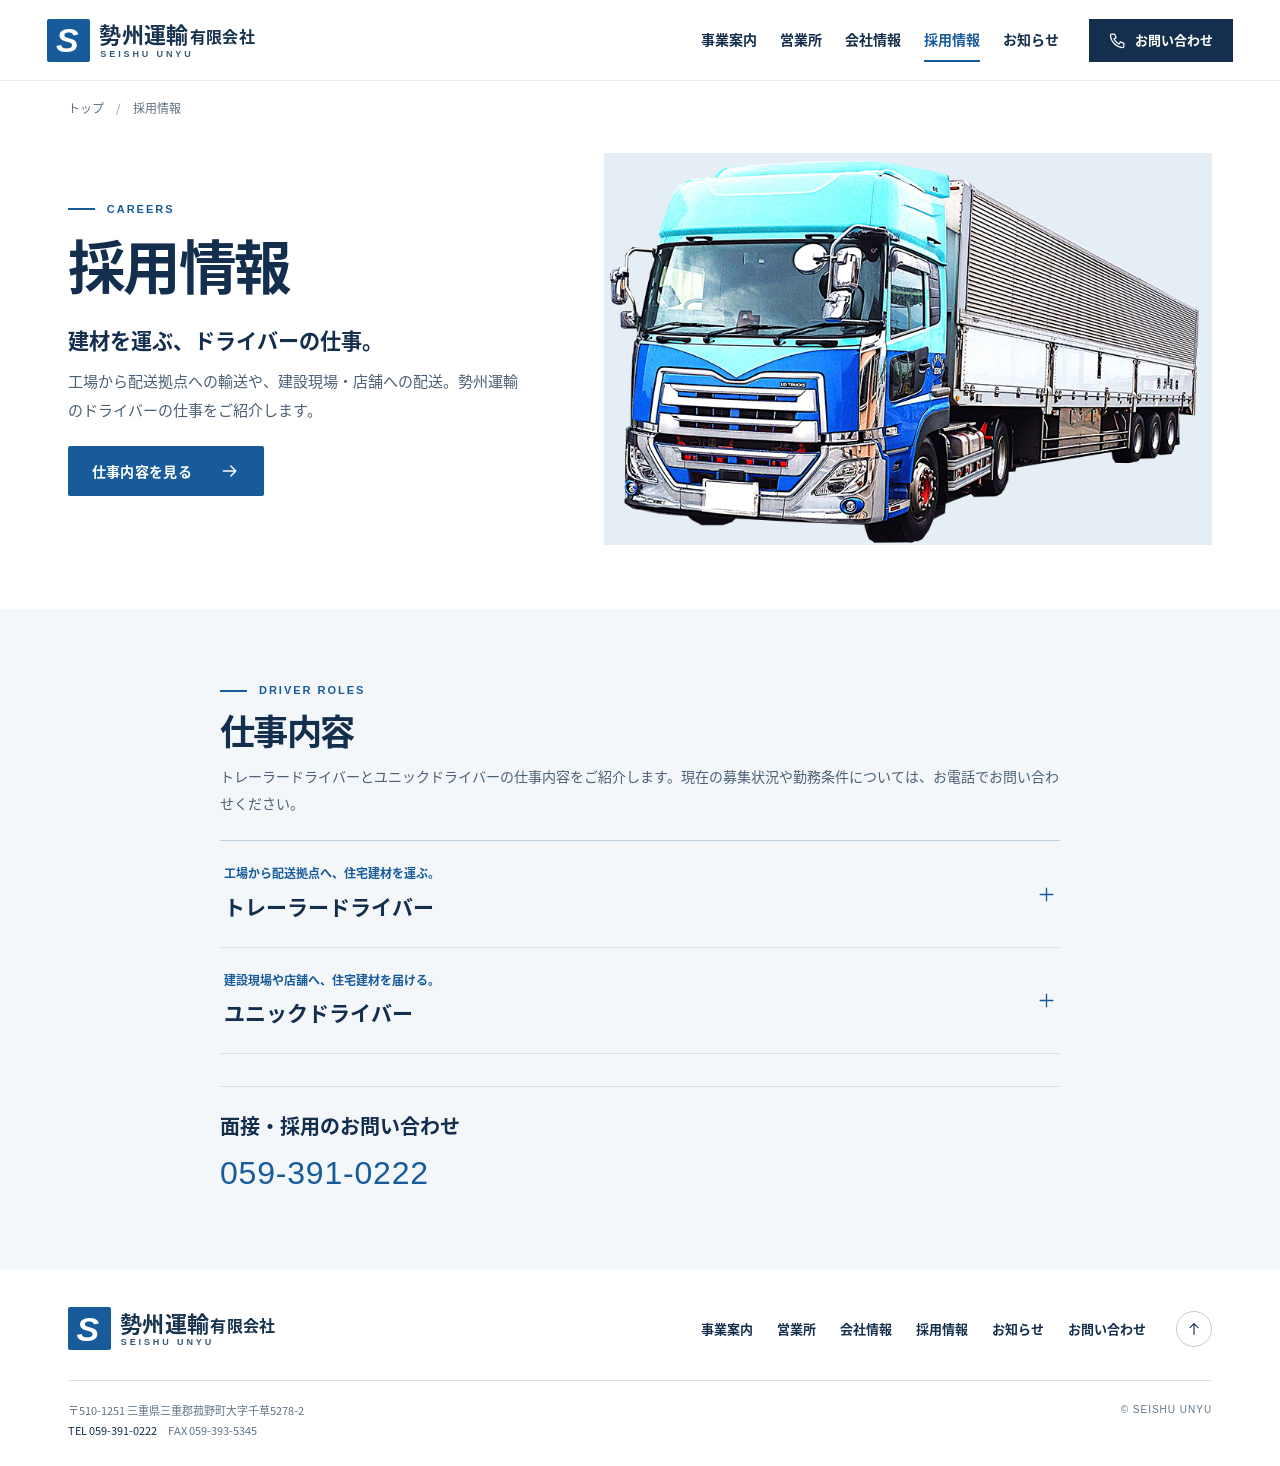
==== commit 0f2be111: "Update careers.html" ====
--- a/Seishu_Unyu_GitHub_Ready/careers.html
+++ b/Seishu_Unyu_GitHub_Ready/careers.html
@@ -2,14 +2,14 @@
 
 <html lang="ja"><head><meta charset="utf-8"/><meta content="width=device-width,initial-scale=1" name="viewport"/>
 <title>採用情報｜勢州運輸有限会社</title>
-<meta content="勢州運輸のトレーラードライバー、3tユニックドライバーの仕事内容をご紹介します。現在の募集状況は電話・メールでお問い合わせください。" name="description"/>
+<meta content="勢州運輸有限会社のトレーラードライバー、ユニックドライバーの仕事内容をご紹介します。採用・面接についてはお電話でお問い合わせください。" name="description"/>
 <meta content="#173c62" name="theme-color"/>
 <meta content="ja_JP" property="og:locale"/><meta content="website" property="og:type"/>
 <meta content="採用情報｜勢州運輸有限会社" property="og:title"/>
-<meta content="勢州運輸のトレーラードライバー、3tユニックドライバーの仕事内容をご紹介します。現在の募集状況は電話・メールでお問い合わせください。" property="og:description"/>
+<meta content="勢州運輸有限会社のトレーラードライバー、ユニックドライバーの仕事内容をご紹介します。採用・面接についてはお電話でお問い合わせください。" property="og:description"/>
 <meta content="https://seishu-unyu.glitteringboard16.chatgpt.site/careers.html" property="og:url"/>
 <meta content="https://seishu-unyu.glitteringboard16.chatgpt.site/assets/seishu-fleet.png" property="og:image"/>
 <link href="https://seishu-unyu.glitteringboard16.chatgpt.site/careers.html" rel="canonical"/>
-<link href="assets/brand.svg" rel="icon" type="image/svg+xml"/><link href="assets/style.css" rel="stylesheet"/><script defer="" src="assets/site.js"></script>
+<link href="assets/brand.svg" rel="icon" type="image/svg+xml"/><link href="assets/style.css?v=20261123-font-unify2" rel="stylesheet"/><script defer="" src="assets/site.js"></script>
 <script type="application/ld+json">{"@context": "https://schema.org", "@type": "Organization", "name": "勢州運輸有限会社", "url": "https://seishu-unyu.glitteringboard16.chatgpt.site/", "telephone": "059-391-0222", "faxNumber": "059-393-5345", "foundingDate": "1955-02-08", "address": {"@type": "PostalAddress", "postalCode": "510-1251", "addressRegion": "三重県", "addressLocality": "三重郡菰野町", "streetAddress": "大字千草5278-2", "addressCountry": "JP"}}</script>
-</head><body class="inner-page"><a class="skip-link" href="#main">本文へ移動</a><header class="site-header" id="top"><div class="header-inner"><a aria-label="勢州運輸有限会社 トップページ" class="brand" href="index.html"><span aria-hidden="true" class="brand-mark">S</span><span class="brand-words"><strong>勢州運輸<span>有限会社</span></strong><small lang="en">SEISHU UNYU</small></span></a><nav aria-label="メインナビゲーション" class="primary-nav" id="primary-nav"><a href="transport.html">事業案内</a><a href="network.html">営業所・輸送エリア</a><a href="company.html">会社情報</a><a aria-current="page" href="careers.html">採用情報</a><a href="news.html">お知らせ</a><a class="mobile-contact-link" href="contact.html">お問い合わせ</a></nav><a class="header-contact" href="contact.html"><svg aria-hidden="true" class="icon" fill="none" stroke="currentColor" stroke-linecap="round" stroke-linejoin="round" stroke-width="1.7" viewbox="0 0 24 24"><path d="m8 3 2 5-3 2a16 16 0 0 0 7 7l2-3 5 2v4c0 1-1 2-2 2A19 19 0 0 1 2 5c0-1 1-2 2-2z"></path></svg><span>お問い合わせ</span></a><button aria-controls="primary-nav" aria-expanded="false" aria-label="メニューを開く" class="menu-toggle" type="button"><span></span><span></span></button></div></header><main id="main"><nav aria-label="パンくずリスト" class="crumbs container"><a href="index.html">トップ</a><span aria-hidden="true">/</span><span aria-current="page">採用情報</span></nav><section class="detail-hero container"><div><p class="kicker" lang="en">CAREERS</p><h1>採用情報</h1><p class="detail-tagline">建材を運ぶ、ドライバーの仕事。</p><p>工場とターミナルを結ぶ輸送。地域の建設現場へ届ける配送。勢州運輸のドライバーの仕事をご紹介します。</p><a class="button primary" href="#positions">仕事内容を見る<svg aria-hidden="true" class="icon" fill="none" stroke="currentColor" stroke-linecap="round" stroke-linejoin="round" stroke-width="1.7" viewbox="0 0 24 24"><path d="M4 12h15m-6-6 6 6-6 6"></path></svg></a></div><div class="detail-photo"><img alt="勢州運輸の大型ウイングトレーラー" class="" decoding="async" fetchpriority="high" height="600" src="assets/seishu-fleet.png" width="800"/></div></section><section class="sub-section soft" id="positions"><div class="container narrow"><div class="heading-compact"><p class="kicker" lang="en">DRIVER ROLES</p><h2>仕事内容</h2><p>過去の公開求人を基にご紹介しています。現在の募集状況や勤務条件は、直接お問い合わせください。</p></div><details class="accordion job"><summary><span><small>住宅建材を工場からターミナルへ。</small><strong>トレーラードライバー</strong></span><svg aria-hidden="true" class="icon" fill="none" stroke="currentColor" stroke-linecap="round" stroke-linejoin="round" stroke-width="1.7" viewbox="0 0 24 24"><path d="M4 12h16m-8-8v16"></path></svg></summary><div class="accordion-body"><p>ウイングトレーラーで外壁材や屋根材を運びます。地場配送および長距離輸送を行っております。</p><dl class="data-list"><div><dt>業務</dt><dd>工場・ターミナルへの建材輸送</dd></div></dl><a class="button outline" href="contact.html">この仕事について問い合わせる<svg aria-hidden="true" class="icon" fill="none" stroke="currentColor" stroke-linecap="round" stroke-linejoin="round" stroke-width="1.7" viewbox="0 0 24 24"><path d="M4 12h15m-6-6 6 6-6 6"></path></svg></a></div></details><details class="accordion job"><summary><span><small>建設現場や店舗へ、住宅建材を届ける。</small><strong>ユニックドライバー</strong></span><svg aria-hidden="true" class="icon" fill="none" stroke="currentColor" stroke-linecap="round" stroke-linejoin="round" stroke-width="1.7" viewbox="0 0 24 24"><path d="M4 12h16m-8-8v16"></path></svg></summary><div class="accordion-body"><p>三重・愛知・岐阜の地場配送を担当する仕事です。ユニック作業を伴い、住宅建材を建設現場や店舗へ納品します。</p><dl class="data-list"><div><dt>拠点</dt><dd>菰野町・弥富市・春日井市</dd></div><div><dt>業務</dt><dd>東海3県の建設現場・店舗への配送</dd></div></dl><a class="button outline" href="contact.html">この仕事について問い合わせる<svg aria-hidden="true" class="icon" fill="none" stroke="currentColor" stroke-linecap="round" stroke-linejoin="round" stroke-width="1.7" viewbox="0 0 24 24"><path d="M4 12h15m-6-6 6 6-6 6"></path></svg></a></div></details><div class="careers-contact"><h3>採用についてのお問い合わせ</h3><a class="contact-number" href="tel:0593910222">059-391-0222</a></div></div></section></main><footer class="site-footer"><div class="container"><div class="footer-upper"><a aria-label="勢州運輸有限会社 トップページ" class="brand" href="index.html"><span aria-hidden="true" class="brand-mark">S</span><span class="brand-words"><strong>勢州運輸<span>有限会社</span></strong><small lang="en">SEISHU UNYU</small></span></a><nav aria-label="フッターナビゲーション"><a href="transport.html">事業案内</a><a href="network.html">営業所・輸送エリア</a><a href="company.html">会社情報</a><a href="careers.html">採用情報</a><a href="news.html">お知らせ</a><a href="contact.html">お問い合わせ</a></nav><a aria-label="ページ先頭へ" class="back-top" href="#top"><svg aria-hidden="true" class="icon" fill="none" stroke="currentColor" stroke-linecap="round" stroke-linejoin="round" stroke-width="1.7" viewbox="0 0 24 24"><path d="M12 20V4m-6 6 6-6 6 6"></path></svg></a></div><div class="footer-lower"><span>〒510-1251 三重県三重郡菰野町大字千草5278-2<br/><a href="tel:0593910222">TEL 059-391-0222</a>　FAX 059-393-5345</span><span lang="en">© SEISHU UNYU</span></div></div></footer></body></html>
+</head><body class="inner-page"><a class="skip-link" href="#main">本文へ移動</a><header class="site-header" id="top"><div class="header-inner"><a aria-label="勢州運輸有限会社 トップページ" class="brand" href="index.html"><span aria-hidden="true" class="brand-mark">S</span><span class="brand-words"><strong>勢州運輸<span>有限会社</span></strong><small lang="en">SEISHU UNYU</small></span></a><nav aria-label="メインナビゲーション" class="primary-nav" id="primary-nav"><a href="transport.html">事業案内</a><a href="network.html">営業所</a><a href="company.html">会社情報</a><a aria-current="page" href="careers.html">採用情報</a><a href="news.html">お知らせ</a><a class="mobile-contact-link" href="contact.html">お問い合わせ</a></nav><a class="header-contact" href="contact.html"><svg aria-hidden="true" class="icon" fill="none" stroke="currentColor" stroke-linecap="round" stroke-linejoin="round" stroke-width="1.7" viewbox="0 0 24 24"><path d="m8 3 2 5-3 2a16 16 0 0 0 7 7l2-3 5 2v4c0 1-1 2-2 2A19 19 0 0 1 2 5c0-1 1-2 2-2z"></path></svg><span>お問い合わせ</span></a><button aria-controls="primary-nav" aria-expanded="false" aria-label="メニューを開く" class="menu-toggle" type="button"><span></span><span></span></button></div></header><main id="main"><nav aria-label="パンくずリスト" class="crumbs container"><a href="index.html">トップ</a><span aria-hidden="true">/</span><span aria-current="page">採用情報</span></nav><section class="detail-hero container"><div><p class="kicker" lang="en">CAREERS</p><h1>採用情報</h1><p class="detail-tagline">建材を運ぶ、ドライバーの仕事。</p><p>工場から配送拠点への輸送や、建設現場・店舗への配送。勢州運輸のドライバーの仕事をご紹介します。</p><a class="button primary" href="#positions">仕事内容を見る<svg aria-hidden="true" class="icon" fill="none" stroke="currentColor" stroke-linecap="round" stroke-linejoin="round" stroke-width="1.7" viewbox="0 0 24 24"><path d="M4 12h15m-6-6 6 6-6 6"></path></svg></a></div><div class="detail-photo"><img alt="勢州運輸の大型ウイングトレーラー" class="" decoding="async" fetchpriority="high" height="600" src="assets/seishu-fleet.png" width="800"/></div></section><section class="sub-section soft" id="positions"><div class="container narrow"><div class="heading-compact"><p class="kicker" lang="en">DRIVER ROLES</p><h2>仕事内容</h2><p>トレーラードライバーとユニックドライバーの仕事内容をご紹介します。現在の募集状況や勤務条件については、お電話でお問い合わせください。</p></div><details class="accordion job"><summary><span><small>工場から配送拠点へ、住宅建材を運ぶ。</small><strong>トレーラードライバー</strong></span><svg aria-hidden="true" class="icon" fill="none" stroke="currentColor" stroke-linecap="round" stroke-linejoin="round" stroke-width="1.7" viewbox="0 0 24 24"><path d="M4 12h16m-8-8v16"></path></svg></summary><div class="accordion-body"><p>ウイングトレーラーで外壁材や屋根材を運びます。地場配送および長距離輸送を行っています。</p><dl class="data-list"><div><dt>業務</dt><dd>工場から配送拠点への建材輸送（地場・長距離）</dd></div></dl><a class="button outline" href="contact.html">この仕事について問い合わせる<svg aria-hidden="true" class="icon" fill="none" stroke="currentColor" stroke-linecap="round" stroke-linejoin="round" stroke-width="1.7" viewbox="0 0 24 24"><path d="M4 12h15m-6-6 6 6-6 6"></path></svg></a></div></details><details class="accordion job"><summary><span><small>建設現場や店舗へ、住宅建材を届ける。</small><strong>ユニックドライバー</strong></span><svg aria-hidden="true" class="icon" fill="none" stroke="currentColor" stroke-linecap="round" stroke-linejoin="round" stroke-width="1.7" viewbox="0 0 24 24"><path d="M4 12h16m-8-8v16"></path></svg></summary><div class="accordion-body"><p>ユニック車で住宅建材を配送します。三重・愛知・岐阜を中心に、建設現場や店舗へ納品する仕事です。</p><dl class="data-list"><div><dt>拠点</dt><dd>菰野町・弥富市・春日井市</dd></div><div><dt>業務</dt><dd>三重・愛知・岐阜の建設現場・店舗への配送</dd></div></dl><a class="button outline" href="contact.html">この仕事について問い合わせる<svg aria-hidden="true" class="icon" fill="none" stroke="currentColor" stroke-linecap="round" stroke-linejoin="round" stroke-width="1.7" viewbox="0 0 24 24"><path d="M4 12h15m-6-6 6 6-6 6"></path></svg></a></div></details><div class="careers-contact"><h3>面接・採用のお問い合わせ</h3><a class="contact-number" href="tel:0593910222">059-391-0222</a></div></div></section></main><footer class="site-footer"><div class="container"><div class="footer-upper"><a aria-label="勢州運輸有限会社 トップページ" class="brand" href="index.html"><span aria-hidden="true" class="brand-mark">S</span><span class="brand-words"><strong>勢州運輸<span>有限会社</span></strong><small lang="en">SEISHU UNYU</small></span></a><nav aria-label="フッターナビゲーション"><a href="transport.html">事業案内</a><a href="network.html">営業所</a><a href="company.html">会社情報</a><a href="careers.html">採用情報</a><a href="news.html">お知らせ</a><a href="contact.html">お問い合わせ</a></nav><a aria-label="ページ先頭へ" class="back-top" href="#top"><svg aria-hidden="true" class="icon" fill="none" stroke="currentColor" stroke-linecap="round" stroke-linejoin="round" stroke-width="1.7" viewbox="0 0 24 24"><path d="M12 20V4m-6 6 6-6 6 6"></path></svg></a></div><div class="footer-lower"><span>〒510-1251 三重県三重郡菰野町大字千草5278-2<br/><a href="tel:0593910222">TEL 059-391-0222</a>　FAX 059-393-5345</span><span lang="en">© SEISHU UNYU</span></div></div></footer></body></html>
--- a/Seishu_Unyu_GitHub_Ready/assets/style.css
+++ b/Seishu_Unyu_GitHub_Ready/assets/style.css
@@ -653,3 +653,18 @@
   }
 }
 
+
+/* ===== 2026-11 update: phone-only inquiries and recruitment qualifications ===== */
+.contact-main .contact-channels { grid-template-columns: minmax(0, 1fr); max-width: 790px; margin-bottom: clamp(44px, 5vw, 72px); }
+.recruit-eligibility { max-width: 1000px; border-top: 1px solid var(--line); padding-top: clamp(34px, 4vw, 56px); }
+.recruit-eligibility .heading-compact { margin-bottom: clamp(24px, 3vw, 38px); }
+.recruit-eligibility .heading-compact h2 { font-size: clamp(30px, 3vw, 43px); }
+.eligibility-list { display: grid; grid-template-columns: repeat(2, minmax(0, 1fr)); gap: 12px 20px; margin: 0; padding: 0; list-style: none; }
+.eligibility-list li { position: relative; display: flex; align-items: center; min-height: 61px; padding: 15px 20px 15px 44px; border: 1px solid #d3e1eb; background: #f5f9fc; font-size: 15px; font-weight: 600; line-height: 1.75; color: #153b62; }
+.eligibility-list li::before { content: ''; width: 8px; height: 8px; background: #1d659c; border-radius: 50%; position: absolute; left: 21px; top: 50%; transform: translateY(-50%); }
+.recruit-eligibility > .small-note { margin-top: 22px; color: var(--muted); font-size: 14px; line-height: 1.8; }
+@media (max-width: 700px) {
+  .eligibility-list { grid-template-columns: 1fr; gap: 10px; }
+  .eligibility-list li { padding-block: 13px; }
+  .contact-main .contact-channels { width: 100%; }
+}
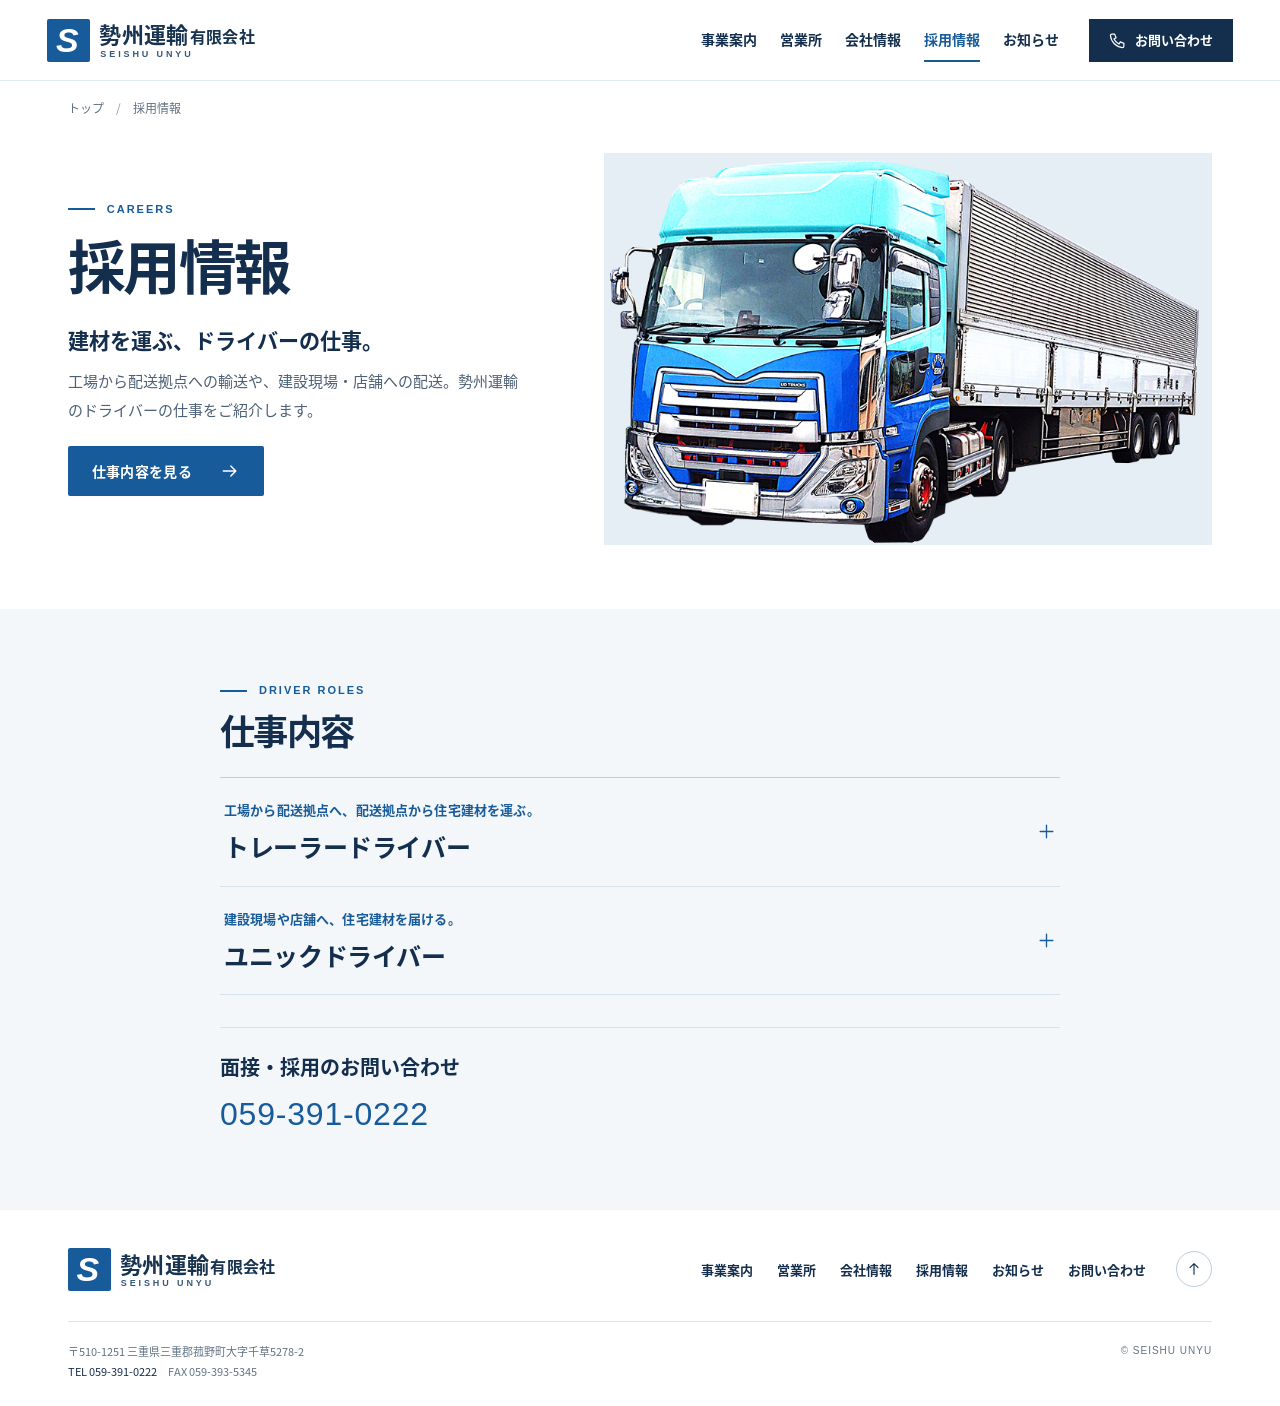
==== commit ff693231: "Update careers.html" ====
--- a/Seishu_Unyu_GitHub_Ready/careers.html
+++ b/Seishu_Unyu_GitHub_Ready/careers.html
@@ -1,3 +1,8 @@
+<!doctype html>
+<!DOCTYPE html>
+
+<!DOCTYPE html>
+
 <!DOCTYPE html>
 
 <html lang="ja"><head><meta charset="utf-8"/><meta content="width=device-width,initial-scale=1" name="viewport"/>
@@ -10,6 +15,6 @@
 <meta content="https://seishu-unyu.glitteringboard16.chatgpt.site/careers.html" property="og:url"/>
 <meta content="https://seishu-unyu.glitteringboard16.chatgpt.site/assets/seishu-fleet.png" property="og:image"/>
 <link href="https://seishu-unyu.glitteringboard16.chatgpt.site/careers.html" rel="canonical"/>
-<link href="assets/brand.svg" rel="icon" type="image/svg+xml"/><link href="assets/style.css?v=20261123-font-unify2" rel="stylesheet"/><script defer="" src="assets/site.js"></script>
+<link href="assets/brand.svg" rel="icon" type="image/svg+xml"/><link href="assets/style.css?v=20261123-unified-v4" rel="stylesheet"/><script defer="" src="assets/site.js"></script>
 <script type="application/ld+json">{"@context": "https://schema.org", "@type": "Organization", "name": "勢州運輸有限会社", "url": "https://seishu-unyu.glitteringboard16.chatgpt.site/", "telephone": "059-391-0222", "faxNumber": "059-393-5345", "foundingDate": "1955-02-08", "address": {"@type": "PostalAddress", "postalCode": "510-1251", "addressRegion": "三重県", "addressLocality": "三重郡菰野町", "streetAddress": "大字千草5278-2", "addressCountry": "JP"}}</script>
-</head><body class="inner-page"><a class="skip-link" href="#main">本文へ移動</a><header class="site-header" id="top"><div class="header-inner"><a aria-label="勢州運輸有限会社 トップページ" class="brand" href="index.html"><span aria-hidden="true" class="brand-mark">S</span><span class="brand-words"><strong>勢州運輸<span>有限会社</span></strong><small lang="en">SEISHU UNYU</small></span></a><nav aria-label="メインナビゲーション" class="primary-nav" id="primary-nav"><a href="transport.html">事業案内</a><a href="network.html">営業所</a><a href="company.html">会社情報</a><a aria-current="page" href="careers.html">採用情報</a><a href="news.html">お知らせ</a><a class="mobile-contact-link" href="contact.html">お問い合わせ</a></nav><a class="header-contact" href="contact.html"><svg aria-hidden="true" class="icon" fill="none" stroke="currentColor" stroke-linecap="round" stroke-linejoin="round" stroke-width="1.7" viewbox="0 0 24 24"><path d="m8 3 2 5-3 2a16 16 0 0 0 7 7l2-3 5 2v4c0 1-1 2-2 2A19 19 0 0 1 2 5c0-1 1-2 2-2z"></path></svg><span>お問い合わせ</span></a><button aria-controls="primary-nav" aria-expanded="false" aria-label="メニューを開く" class="menu-toggle" type="button"><span></span><span></span></button></div></header><main id="main"><nav aria-label="パンくずリスト" class="crumbs container"><a href="index.html">トップ</a><span aria-hidden="true">/</span><span aria-current="page">採用情報</span></nav><section class="detail-hero container"><div><p class="kicker" lang="en">CAREERS</p><h1>採用情報</h1><p class="detail-tagline">建材を運ぶ、ドライバーの仕事。</p><p>工場から配送拠点への輸送や、建設現場・店舗への配送。勢州運輸のドライバーの仕事をご紹介します。</p><a class="button primary" href="#positions">仕事内容を見る<svg aria-hidden="true" class="icon" fill="none" stroke="currentColor" stroke-linecap="round" stroke-linejoin="round" stroke-width="1.7" viewbox="0 0 24 24"><path d="M4 12h15m-6-6 6 6-6 6"></path></svg></a></div><div class="detail-photo"><img alt="勢州運輸の大型ウイングトレーラー" class="" decoding="async" fetchpriority="high" height="600" src="assets/seishu-fleet.png" width="800"/></div></section><section class="sub-section soft" id="positions"><div class="container narrow"><div class="heading-compact"><p class="kicker" lang="en">DRIVER ROLES</p><h2>仕事内容</h2><p>トレーラードライバーとユニックドライバーの仕事内容をご紹介します。現在の募集状況や勤務条件については、お電話でお問い合わせください。</p></div><details class="accordion job"><summary><span><small>工場から配送拠点へ、住宅建材を運ぶ。</small><strong>トレーラードライバー</strong></span><svg aria-hidden="true" class="icon" fill="none" stroke="currentColor" stroke-linecap="round" stroke-linejoin="round" stroke-width="1.7" viewbox="0 0 24 24"><path d="M4 12h16m-8-8v16"></path></svg></summary><div class="accordion-body"><p>ウイングトレーラーで外壁材や屋根材を運びます。地場配送および長距離輸送を行っています。</p><dl class="data-list"><div><dt>業務</dt><dd>工場から配送拠点への建材輸送（地場・長距離）</dd></div></dl><a class="button outline" href="contact.html">この仕事について問い合わせる<svg aria-hidden="true" class="icon" fill="none" stroke="currentColor" stroke-linecap="round" stroke-linejoin="round" stroke-width="1.7" viewbox="0 0 24 24"><path d="M4 12h15m-6-6 6 6-6 6"></path></svg></a></div></details><details class="accordion job"><summary><span><small>建設現場や店舗へ、住宅建材を届ける。</small><strong>ユニックドライバー</strong></span><svg aria-hidden="true" class="icon" fill="none" stroke="currentColor" stroke-linecap="round" stroke-linejoin="round" stroke-width="1.7" viewbox="0 0 24 24"><path d="M4 12h16m-8-8v16"></path></svg></summary><div class="accordion-body"><p>ユニック車で住宅建材を配送します。三重・愛知・岐阜を中心に、建設現場や店舗へ納品する仕事です。</p><dl class="data-list"><div><dt>拠点</dt><dd>菰野町・弥富市・春日井市</dd></div><div><dt>業務</dt><dd>三重・愛知・岐阜の建設現場・店舗への配送</dd></div></dl><a class="button outline" href="contact.html">この仕事について問い合わせる<svg aria-hidden="true" class="icon" fill="none" stroke="currentColor" stroke-linecap="round" stroke-linejoin="round" stroke-width="1.7" viewbox="0 0 24 24"><path d="M4 12h15m-6-6 6 6-6 6"></path></svg></a></div></details><div class="careers-contact"><h3>面接・採用のお問い合わせ</h3><a class="contact-number" href="tel:0593910222">059-391-0222</a></div></div></section></main><footer class="site-footer"><div class="container"><div class="footer-upper"><a aria-label="勢州運輸有限会社 トップページ" class="brand" href="index.html"><span aria-hidden="true" class="brand-mark">S</span><span class="brand-words"><strong>勢州運輸<span>有限会社</span></strong><small lang="en">SEISHU UNYU</small></span></a><nav aria-label="フッターナビゲーション"><a href="transport.html">事業案内</a><a href="network.html">営業所</a><a href="company.html">会社情報</a><a href="careers.html">採用情報</a><a href="news.html">お知らせ</a><a href="contact.html">お問い合わせ</a></nav><a aria-label="ページ先頭へ" class="back-top" href="#top"><svg aria-hidden="true" class="icon" fill="none" stroke="currentColor" stroke-linecap="round" stroke-linejoin="round" stroke-width="1.7" viewbox="0 0 24 24"><path d="M12 20V4m-6 6 6-6 6 6"></path></svg></a></div><div class="footer-lower"><span>〒510-1251 三重県三重郡菰野町大字千草5278-2<br/><a href="tel:0593910222">TEL 059-391-0222</a>　FAX 059-393-5345</span><span lang="en">© SEISHU UNYU</span></div></div></footer></body></html>
+</head><body class="inner-page"><a class="skip-link" href="#main">本文へ移動</a><header class="site-header" id="top"><div class="header-inner"><a aria-label="勢州運輸有限会社 トップページ" class="brand" href="index.html"><span aria-hidden="true" class="brand-mark">S</span><span class="brand-words"><strong>勢州運輸<span>有限会社</span></strong><small lang="en">SEISHU UNYU</small></span></a><nav aria-label="メインナビゲーション" class="primary-nav" id="primary-nav"><a href="transport.html">事業案内</a><a href="network.html">営業所</a><a href="company.html">会社情報</a><a aria-current="page" href="careers.html">採用情報</a><a href="news.html">お知らせ</a><a class="mobile-contact-link" href="contact.html">お問い合わせ</a></nav><a class="header-contact" href="contact.html"><svg aria-hidden="true" class="icon" fill="none" stroke="currentColor" stroke-linecap="round" stroke-linejoin="round" stroke-width="1.7" viewbox="0 0 24 24"><path d="m8 3 2 5-3 2a16 16 0 0 0 7 7l2-3 5 2v4c0 1-1 2-2 2A19 19 0 0 1 2 5c0-1 1-2 2-2z"></path></svg><span>お問い合わせ</span></a><button aria-controls="primary-nav" aria-expanded="false" aria-label="メニューを開く" class="menu-toggle" type="button"><span></span><span></span></button></div></header><main id="main"><nav aria-label="パンくずリスト" class="crumbs container"><a href="index.html">トップ</a><span aria-hidden="true">/</span><span aria-current="page">採用情報</span></nav><section class="detail-hero container"><div><p class="kicker" lang="en">CAREERS</p><h1>採用情報</h1><p class="detail-tagline">建材を運ぶ、ドライバーの仕事。</p><p>工場から配送拠点への輸送や、建設現場・店舗への配送。勢州運輸のドライバーの仕事をご紹介します。</p><a class="button primary" href="#positions">仕事内容を見る<svg aria-hidden="true" class="icon" fill="none" stroke="currentColor" stroke-linecap="round" stroke-linejoin="round" stroke-width="1.7" viewbox="0 0 24 24"><path d="M4 12h15m-6-6 6 6-6 6"></path></svg></a></div><div class="detail-photo"><img alt="勢州運輸の大型ウイングトレーラー" class="" decoding="async" fetchpriority="high" height="600" src="assets/seishu-fleet.png" width="800"/></div></section><section class="sub-section soft" id="positions"><div class="container narrow"><div class="heading-compact"><p class="kicker" lang="en">DRIVER ROLES</p><h2>仕事内容</h2></div><details class="accordion job"><summary><span><small>工場から配送拠点へ、配送拠点から住宅建材を運ぶ。</small><strong>トレーラードライバー</strong></span><svg aria-hidden="true" class="icon" fill="none" stroke="currentColor" stroke-linecap="round" stroke-linejoin="round" stroke-width="1.7" viewbox="0 0 24 24"><path d="M4 12h16m-8-8v16"></path></svg></summary><div class="accordion-body"><p>ウイングトレーラーで外壁材や屋根材を運びます。地場配送および長距離輸送を行っています。</p><dl class="data-list"><div><dt>業務</dt><dd>工場から配送拠点への建材輸送（地場・長距離）</dd></div></dl><a class="button outline" href="contact.html">この仕事について問い合わせる<svg aria-hidden="true" class="icon" fill="none" stroke="currentColor" stroke-linecap="round" stroke-linejoin="round" stroke-width="1.7" viewbox="0 0 24 24"><path d="M4 12h15m-6-6 6 6-6 6"></path></svg></a></div></details><details class="accordion job"><summary><span><small>建設現場や店舗へ、住宅建材を届ける。</small><strong>ユニックドライバー</strong></span><svg aria-hidden="true" class="icon" fill="none" stroke="currentColor" stroke-linecap="round" stroke-linejoin="round" stroke-width="1.7" viewbox="0 0 24 24"><path d="M4 12h16m-8-8v16"></path></svg></summary><div class="accordion-body"><p>ユニック車で住宅建材を配送します。三重・愛知・岐阜を中心に、建設現場や店舗へ納品する仕事です。</p><dl class="data-list"><div><dt>拠点</dt><dd>菰野町・弥富市・春日井市</dd></div><div><dt>業務</dt><dd>三重・愛知・岐阜の建設現場・店舗への配送</dd></div></dl><a class="button outline" href="contact.html">この仕事について問い合わせる<svg aria-hidden="true" class="icon" fill="none" stroke="currentColor" stroke-linecap="round" stroke-linejoin="round" stroke-width="1.7" viewbox="0 0 24 24"><path d="M4 12h15m-6-6 6 6-6 6"></path></svg></a></div></details><div class="careers-contact"><h3>面接・採用のお問い合わせ</h3><a class="contact-number" href="tel:0593910222">059-391-0222</a></div></div></section></main><footer class="site-footer"><div class="container"><div class="footer-upper"><a aria-label="勢州運輸有限会社 トップページ" class="brand" href="index.html"><span aria-hidden="true" class="brand-mark">S</span><span class="brand-words"><strong>勢州運輸<span>有限会社</span></strong><small lang="en">SEISHU UNYU</small></span></a><nav aria-label="フッターナビゲーション"><a href="transport.html">事業案内</a><a href="network.html">営業所</a><a href="company.html">会社情報</a><a href="careers.html">採用情報</a><a href="news.html">お知らせ</a><a href="contact.html">お問い合わせ</a></nav><a aria-label="ページ先頭へ" class="back-top" href="#top"><svg aria-hidden="true" class="icon" fill="none" stroke="currentColor" stroke-linecap="round" stroke-linejoin="round" stroke-width="1.7" viewbox="0 0 24 24"><path d="M12 20V4m-6 6 6-6 6 6"></path></svg></a></div><div class="footer-lower"><span>〒510-1251 三重県三重郡菰野町大字千草5278-2<br/><a href="tel:0593910222">TEL 059-391-0222</a>　FAX 059-393-5345</span><span lang="en">© SEISHU UNYU</span></div></div></footer></body></html>
--- a/Seishu_Unyu_GitHub_Ready/assets/style.css
+++ b/Seishu_Unyu_GitHub_Ready/assets/style.css
@@ -668,3 +668,95 @@
   .eligibility-list li { padding-block: 13px; }
   .contact-main .contact-channels { width: 100%; }
 }
+
+
+/* ===== Content consistency: phone inquiries and recruitment qualifications ===== */
+.contact-main .contact-channels { max-width: 100%; margin-bottom: clamp(40px, 4.5vw, 64px); }
+.recruit-eligibility { max-width: 100%; }
+.recruit-eligibility .heading-compact { margin-bottom: 12px; }
+.eligibility-intro { font-size: 15px; line-height: 1.85; color: var(--muted); margin: 0 0 24px; }
+.eligibility-groups { display: grid; grid-template-columns: repeat(2, minmax(0,1fr)); gap: 24px; align-items: stretch; }
+.eligibility-group { padding: clamp(18px,2.8vw,30px); background: #f5f8fb; border: 1px solid #d3e1eb; min-width: 0; }
+.eligibility-group h3 { font-size: clamp(16px,1.65vw,20px); line-height: 1.65; margin-bottom: 16px; font-weight: 700; color: #173c62; }
+.eligibility-group .eligibility-list { display: flex; flex-direction: column; gap: 0; margin: 0; padding: 0; }
+.eligibility-group .eligibility-list li { display: block; min-height: unset; padding: 13px 4px 13px 26px; border: 0; border-top: 1px solid #d9e5ec; background: transparent; font-size: 15px; line-height: 1.75; font-weight: 500; }
+.eligibility-group .eligibility-list li::before { left: 6px; top: 25px; transform: none; width: 7px; height: 7px; }
+.recruit-eligibility > .small-note { margin-top: 22px; }
+@media (max-width: 700px) {
+  .eligibility-groups { grid-template-columns: 1fr; gap: 16px; }
+  .eligibility-group .eligibility-list li { font-size: 14px; }
+}
+
+
+/* ===== 2026-11-23: Careers typography alignment =====
+   Scope intentionally limited to job accordions. Reuse the site's local Japanese font,
+   consistent roles, line-heights and text colors without changing content or behavior. */
+#positions .job,
+#positions .job summary,
+#positions .job .accordion-body,
+#positions .job .data-list,
+#positions .job .button {
+  font-family: var(--font);
+  font-style: normal;
+  letter-spacing: .012em;
+}
+#positions .job summary {
+  color: var(--ink);
+  line-height: 1.6;
+}
+#positions .job summary:hover,
+#positions .job summary:focus-visible {
+  color: var(--ink); /* Keep job titles consistent even when hovering */
+}
+#positions .job summary > span {
+  min-width: 0;
+}
+#positions .job summary small {
+  display: block;
+  margin: 0 0 7px;
+  color: var(--blue);
+  font: 700 13px/1.7 var(--font);
+  letter-spacing: .012em;
+}
+#positions .job summary strong {
+  display: block;
+  margin: 0;
+  color: var(--ink);
+  font: 700 clamp(22px, 2vw, 25px)/1.45 var(--font);
+  letter-spacing: -.015em;
+}
+#positions .job .accordion-body > p {
+  margin: 0 0 19px;
+  color: var(--muted);
+  font: 400 15px/1.9 var(--font);
+  letter-spacing: .012em;
+}
+#positions .job .data-list dt,
+#positions .job .data-list dd {
+  padding: 15px 12px;
+  font: 400 15px/1.8 var(--font);
+  letter-spacing: .012em;
+}
+#positions .job .data-list dt {
+  color: var(--ink);
+  font-weight: 700;
+}
+#positions .job .data-list dd {
+  color: var(--muted);
+  font-weight: 400;
+}
+#positions .job .button {
+  min-height: 48px;
+  font: 700 14px/1.5 var(--font);
+  letter-spacing: .012em;
+}
+@media (max-width: 700px) {
+  #positions .job summary small { font-size: 12px; }
+  #positions .job summary strong { font-size: 21px; }
+  #positions .job .accordion-body > p,
+  #positions .job .data-list dt,
+  #positions .job .data-list dd { font-size: 14px; }
+  #positions .job .button { font-size: 13px; }
+  #positions .job .data-list dt,
+  #positions .job .data-list dd { padding: 12px 6px; }
+}
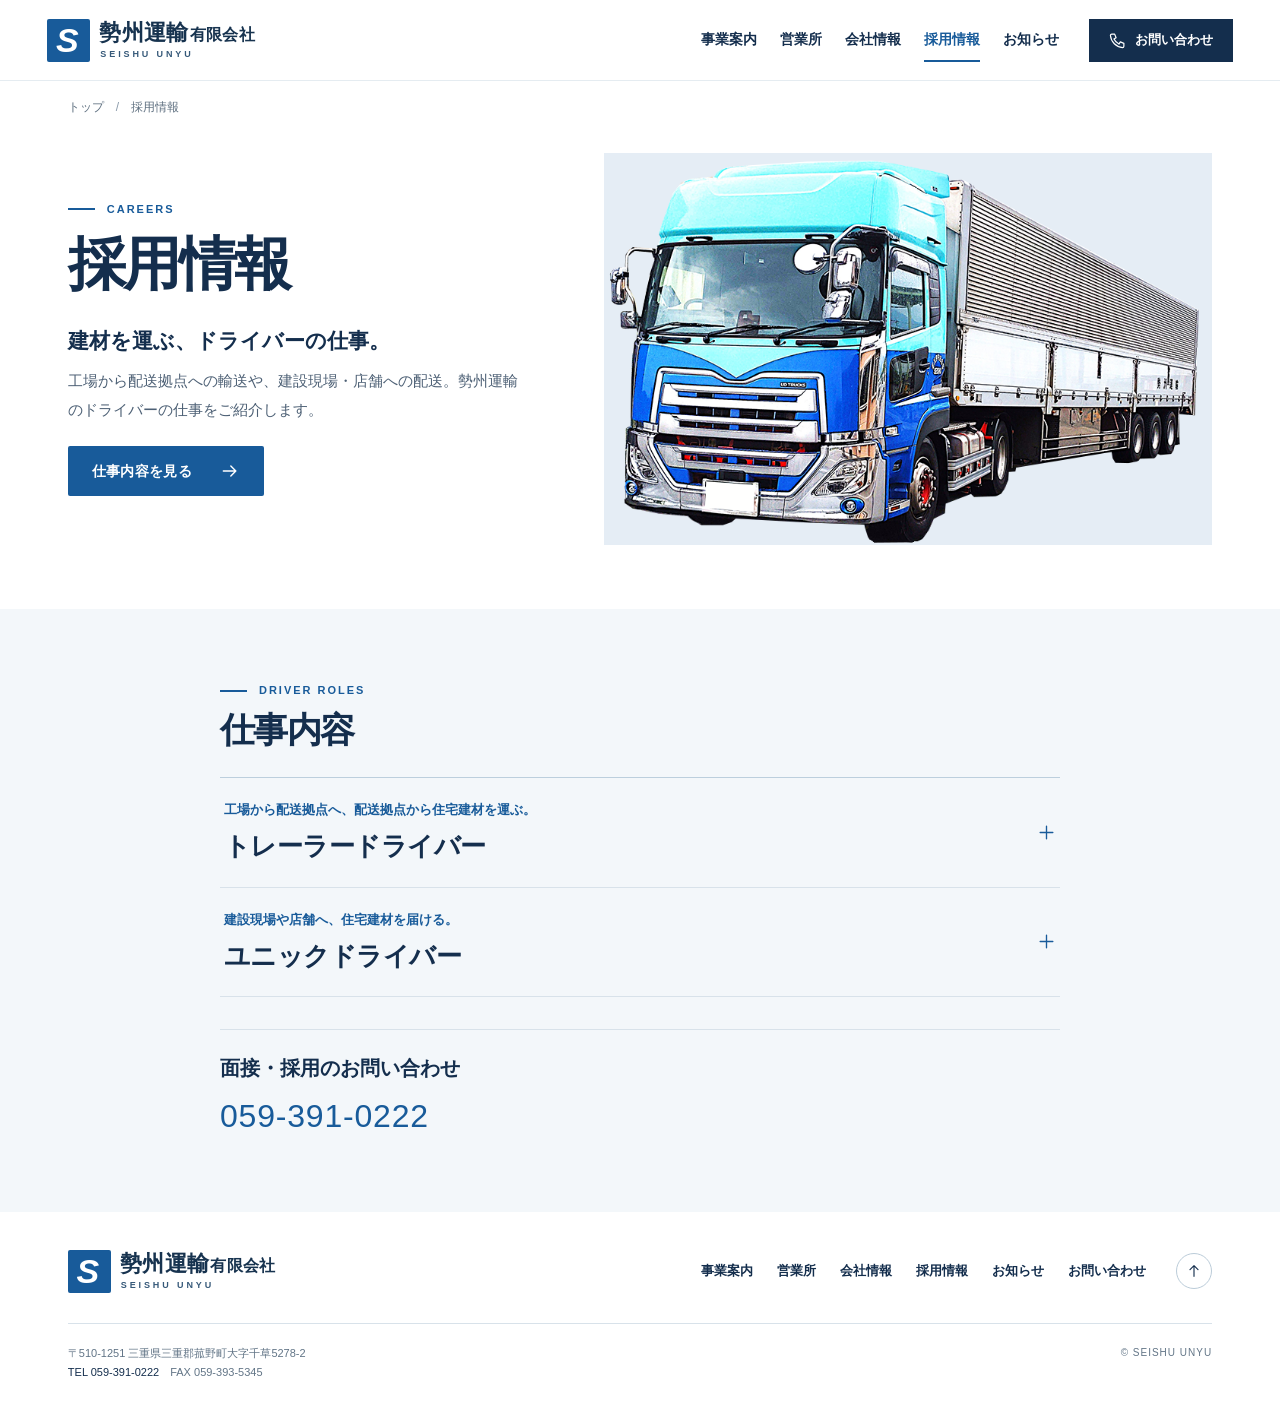
==== commit cceea12f: "Update careers.html" ====
--- a/Seishu_Unyu_GitHub_Ready/careers.html
+++ b/Seishu_Unyu_GitHub_Ready/careers.html
@@ -17,4 +17,4 @@
 <link href="https://seishu-unyu.glitteringboard16.chatgpt.site/careers.html" rel="canonical"/>
 <link href="assets/brand.svg" rel="icon" type="image/svg+xml"/><link href="assets/style.css?v=20261123-unified-v4" rel="stylesheet"/><script defer="" src="assets/site.js"></script>
 <script type="application/ld+json">{"@context": "https://schema.org", "@type": "Organization", "name": "勢州運輸有限会社", "url": "https://seishu-unyu.glitteringboard16.chatgpt.site/", "telephone": "059-391-0222", "faxNumber": "059-393-5345", "foundingDate": "1955-02-08", "address": {"@type": "PostalAddress", "postalCode": "510-1251", "addressRegion": "三重県", "addressLocality": "三重郡菰野町", "streetAddress": "大字千草5278-2", "addressCountry": "JP"}}</script>
-</head><body class="inner-page"><a class="skip-link" href="#main">本文へ移動</a><header class="site-header" id="top"><div class="header-inner"><a aria-label="勢州運輸有限会社 トップページ" class="brand" href="index.html"><span aria-hidden="true" class="brand-mark">S</span><span class="brand-words"><strong>勢州運輸<span>有限会社</span></strong><small lang="en">SEISHU UNYU</small></span></a><nav aria-label="メインナビゲーション" class="primary-nav" id="primary-nav"><a href="transport.html">事業案内</a><a href="network.html">営業所</a><a href="company.html">会社情報</a><a aria-current="page" href="careers.html">採用情報</a><a href="news.html">お知らせ</a><a class="mobile-contact-link" href="contact.html">お問い合わせ</a></nav><a class="header-contact" href="contact.html"><svg aria-hidden="true" class="icon" fill="none" stroke="currentColor" stroke-linecap="round" stroke-linejoin="round" stroke-width="1.7" viewbox="0 0 24 24"><path d="m8 3 2 5-3 2a16 16 0 0 0 7 7l2-3 5 2v4c0 1-1 2-2 2A19 19 0 0 1 2 5c0-1 1-2 2-2z"></path></svg><span>お問い合わせ</span></a><button aria-controls="primary-nav" aria-expanded="false" aria-label="メニューを開く" class="menu-toggle" type="button"><span></span><span></span></button></div></header><main id="main"><nav aria-label="パンくずリスト" class="crumbs container"><a href="index.html">トップ</a><span aria-hidden="true">/</span><span aria-current="page">採用情報</span></nav><section class="detail-hero container"><div><p class="kicker" lang="en">CAREERS</p><h1>採用情報</h1><p class="detail-tagline">建材を運ぶ、ドライバーの仕事。</p><p>工場から配送拠点への輸送や、建設現場・店舗への配送。勢州運輸のドライバーの仕事をご紹介します。</p><a class="button primary" href="#positions">仕事内容を見る<svg aria-hidden="true" class="icon" fill="none" stroke="currentColor" stroke-linecap="round" stroke-linejoin="round" stroke-width="1.7" viewbox="0 0 24 24"><path d="M4 12h15m-6-6 6 6-6 6"></path></svg></a></div><div class="detail-photo"><img alt="勢州運輸の大型ウイングトレーラー" class="" decoding="async" fetchpriority="high" height="600" src="assets/seishu-fleet.png" width="800"/></div></section><section class="sub-section soft" id="positions"><div class="container narrow"><div class="heading-compact"><p class="kicker" lang="en">DRIVER ROLES</p><h2>仕事内容</h2></div><details class="accordion job"><summary><span><small>工場から配送拠点へ、配送拠点から住宅建材を運ぶ。</small><strong>トレーラードライバー</strong></span><svg aria-hidden="true" class="icon" fill="none" stroke="currentColor" stroke-linecap="round" stroke-linejoin="round" stroke-width="1.7" viewbox="0 0 24 24"><path d="M4 12h16m-8-8v16"></path></svg></summary><div class="accordion-body"><p>ウイングトレーラーで外壁材や屋根材を運びます。地場配送および長距離輸送を行っています。</p><dl class="data-list"><div><dt>業務</dt><dd>工場から配送拠点への建材輸送（地場・長距離）</dd></div></dl><a class="button outline" href="contact.html">この仕事について問い合わせる<svg aria-hidden="true" class="icon" fill="none" stroke="currentColor" stroke-linecap="round" stroke-linejoin="round" stroke-width="1.7" viewbox="0 0 24 24"><path d="M4 12h15m-6-6 6 6-6 6"></path></svg></a></div></details><details class="accordion job"><summary><span><small>建設現場や店舗へ、住宅建材を届ける。</small><strong>ユニックドライバー</strong></span><svg aria-hidden="true" class="icon" fill="none" stroke="currentColor" stroke-linecap="round" stroke-linejoin="round" stroke-width="1.7" viewbox="0 0 24 24"><path d="M4 12h16m-8-8v16"></path></svg></summary><div class="accordion-body"><p>ユニック車で住宅建材を配送します。三重・愛知・岐阜を中心に、建設現場や店舗へ納品する仕事です。</p><dl class="data-list"><div><dt>拠点</dt><dd>菰野町・弥富市・春日井市</dd></div><div><dt>業務</dt><dd>三重・愛知・岐阜の建設現場・店舗への配送</dd></div></dl><a class="button outline" href="contact.html">この仕事について問い合わせる<svg aria-hidden="true" class="icon" fill="none" stroke="currentColor" stroke-linecap="round" stroke-linejoin="round" stroke-width="1.7" viewbox="0 0 24 24"><path d="M4 12h15m-6-6 6 6-6 6"></path></svg></a></div></details><div class="careers-contact"><h3>面接・採用のお問い合わせ</h3><a class="contact-number" href="tel:0593910222">059-391-0222</a></div></div></section></main><footer class="site-footer"><div class="container"><div class="footer-upper"><a aria-label="勢州運輸有限会社 トップページ" class="brand" href="index.html"><span aria-hidden="true" class="brand-mark">S</span><span class="brand-words"><strong>勢州運輸<span>有限会社</span></strong><small lang="en">SEISHU UNYU</small></span></a><nav aria-label="フッターナビゲーション"><a href="transport.html">事業案内</a><a href="network.html">営業所</a><a href="company.html">会社情報</a><a href="careers.html">採用情報</a><a href="news.html">お知らせ</a><a href="contact.html">お問い合わせ</a></nav><a aria-label="ページ先頭へ" class="back-top" href="#top"><svg aria-hidden="true" class="icon" fill="none" stroke="currentColor" stroke-linecap="round" stroke-linejoin="round" stroke-width="1.7" viewbox="0 0 24 24"><path d="M12 20V4m-6 6 6-6 6 6"></path></svg></a></div><div class="footer-lower"><span>〒510-1251 三重県三重郡菰野町大字千草5278-2<br/><a href="tel:0593910222">TEL 059-391-0222</a>　FAX 059-393-5345</span><span lang="en">© SEISHU UNYU</span></div></div></footer></body></html>
+</head><body class="inner-page"><a class="skip-link" href="#main">本文へ移動</a><header class="site-header" id="top"><div class="header-inner"><a aria-label="勢州運輸有限会社 トップページ" class="brand" href="index.html"><span aria-hidden="true" class="brand-mark">S</span><span class="brand-words"><strong>勢州運輸<span>有限会社</span></strong><small lang="en">SEISHU UNYU</small></span></a><nav aria-label="メインナビゲーション" class="primary-nav" id="primary-nav"><a href="transport.html">事業案内</a><a href="network.html">営業所</a><a href="company.html">会社情報</a><a aria-current="page" href="careers.html">採用情報</a><a href="news.html">お知らせ</a><a class="mobile-contact-link" href="contact.html">お問い合わせ</a></nav><a class="header-contact" href="contact.html"><svg aria-hidden="true" class="icon" fill="none" stroke="currentColor" stroke-linecap="round" stroke-linejoin="round" stroke-width="1.7" viewbox="0 0 24 24"><path d="m8 3 2 5-3 2a16 16 0 0 0 7 7l2-3 5 2v4c0 1-1 2-2 2A19 19 0 0 1 2 5c0-1 1-2 2-2z"></path></svg><span>お問い合わせ</span></a><button aria-controls="primary-nav" aria-expanded="false" aria-label="メニューを開く" class="menu-toggle" type="button"><span></span><span></span></button></div></header><main id="main"><nav aria-label="パンくずリスト" class="crumbs container"><a href="index.html">トップ</a><span aria-hidden="true">/</span><span aria-current="page">採用情報</span></nav><section class="detail-hero container"><div><p class="kicker" lang="en">CAREERS</p><h1>採用情報</h1><p class="detail-tagline">建材を運ぶ、ドライバーの仕事。</p><p>工場から配送拠点への輸送や、建設現場・店舗への配送。勢州運輸のドライバーの仕事をご紹介します。</p><a class="button primary" href="#positions">仕事内容を見る<svg aria-hidden="true" class="icon" fill="none" stroke="currentColor" stroke-linecap="round" stroke-linejoin="round" stroke-width="1.7" viewbox="0 0 24 24"><path d="M4 12h15m-6-6 6 6-6 6"></path></svg></a></div><div class="detail-photo"><img alt="勢州運輸の大型ウイングトレーラー" class="" decoding="async" fetchpriority="high" height="600" src="assets/seishu-fleet.png" width="800"/></div></section><section class="sub-section soft" id="positions"><div class="container narrow"><div class="heading-compact"><p class="kicker" lang="en">DRIVER ROLES</p><h2>仕事内容</h2></div><details class="accordion job"><summary><span><small>工場から配送拠点へ、配送拠点から住宅建材を運ぶ。</small><strong>トレーラードライバー</strong></span><svg aria-hidden="true" class="icon" fill="none" stroke="currentColor" stroke-linecap="round" stroke-linejoin="round" stroke-width="1.7" viewbox="0 0 24 24"><path d="M4 12h16m-8-8v16"></path></svg></summary><div class="accordion-body"><p>ウイングトレーラーで外壁材や屋根材を運びます。地場配送および長距離輸送を行っています。</p><dl class="data-list"><div><dt>業務</dt><dd>工場から配送拠点への建材輸送（地場・長距離）（個別の配送先は面接時にお問い合わせください）</dd></div></dl><a class="button outline" href="contact.html">この仕事について問い合わせる<svg aria-hidden="true" class="icon" fill="none" stroke="currentColor" stroke-linecap="round" stroke-linejoin="round" stroke-width="1.7" viewbox="0 0 24 24"><path d="M4 12h15m-6-6 6 6-6 6"></path></svg></a></div></details><details class="accordion job"><summary><span><small>建設現場や店舗へ、住宅建材を届ける。</small><strong>ユニックドライバー</strong></span><svg aria-hidden="true" class="icon" fill="none" stroke="currentColor" stroke-linecap="round" stroke-linejoin="round" stroke-width="1.7" viewbox="0 0 24 24"><path d="M4 12h16m-8-8v16"></path></svg></summary><div class="accordion-body"><p>ユニック車で住宅建材を配送します。三重・愛知・岐阜を中心に、建設現場や店舗へ納品する仕事です。</p><dl class="data-list"><div><dt>拠点</dt><dd>菰野町・弥富市・春日井市</dd></div><div><dt>業務</dt><dd>三重・愛知・岐阜の建設現場・店舗への配送（個別の配送先は面接時にお問い合わせください）</dd></div></dl><a class="button outline" href="contact.html">この仕事について問い合わせる<svg aria-hidden="true" class="icon" fill="none" stroke="currentColor" stroke-linecap="round" stroke-linejoin="round" stroke-width="1.7" viewbox="0 0 24 24"><path d="M4 12h15m-6-6 6 6-6 6"></path></svg></a></div></details><div class="careers-contact"><h3>面接・採用のお問い合わせ</h3><a class="contact-number" href="tel:0593910222">059-391-0222</a></div></div></section></main><footer class="site-footer"><div class="container"><div class="footer-upper"><a aria-label="勢州運輸有限会社 トップページ" class="brand" href="index.html"><span aria-hidden="true" class="brand-mark">S</span><span class="brand-words"><strong>勢州運輸<span>有限会社</span></strong><small lang="en">SEISHU UNYU</small></span></a><nav aria-label="フッターナビゲーション"><a href="transport.html">事業案内</a><a href="network.html">営業所</a><a href="company.html">会社情報</a><a href="careers.html">採用情報</a><a href="news.html">お知らせ</a><a href="contact.html">お問い合わせ</a></nav><a aria-label="ページ先頭へ" class="back-top" href="#top"><svg aria-hidden="true" class="icon" fill="none" stroke="currentColor" stroke-linecap="round" stroke-linejoin="round" stroke-width="1.7" viewbox="0 0 24 24"><path d="M12 20V4m-6 6 6-6 6 6"></path></svg></a></div><div class="footer-lower"><span>〒510-1251 三重県三重郡菰野町大字千草5278-2<br/><a href="tel:0593910222">TEL 059-391-0222</a>　FAX 059-393-5345</span><span lang="en">© SEISHU UNYU</span></div></div></footer></body></html>
--- a/Seishu_Unyu_GitHub_Ready/assets/style.css
+++ b/Seishu_Unyu_GitHub_Ready/assets/style.css
@@ -1,17 +1,3 @@
-@font-face {
-  font-family: "Seishu Sans JP";
-  src: url("jp-regular.woff2") format("woff2");
-  font-style: normal;
-  font-weight: 400 500;
-  font-display: swap;
-}
-@font-face {
-  font-family: "Seishu Sans JP";
-  src: url("jp-bold.woff2") format("woff2");
-  font-style: normal;
-  font-weight: 600 900;
-  font-display: swap;
-}
 :root {
   --ink: #142e4d;
   --muted: #4d6075;
@@ -21,8 +7,8 @@
   --line: #d8e2ea;
   --soft: #f3f7fa;
   --gutter: clamp(30px, 5.3vw, 84px);
-  --font: "Seishu Sans JP", "Hiragino Kaku Gothic ProN", "Yu Gothic", Meiryo, sans-serif;
-  --latin: "Inter", Arial, "Seishu Sans JP", sans-serif;
+  --font: "Meiryo", "メイリオ", "Yu Gothic", "Hiragino Kaku Gothic ProN", "Noto Sans CJK JP", sans-serif;
+  --latin: Arial, "Helvetica Neue", sans-serif;
 }
 *, *::before, *::after { box-sizing: border-box; }
 html { scroll-behavior: smooth; scroll-padding-top: 25px; }
@@ -687,10 +673,10 @@
   .eligibility-group .eligibility-list li { font-size: 14px; }
 }
 
-
-/* ===== 2026-11-23: Careers typography alignment =====
-   Scope intentionally limited to job accordions. Reuse the site's local Japanese font,
-   consistent roles, line-heights and text colors without changing content or behavior. */
+/* Japanese typography v3: Do not use the 446-glyph subset webfont for full Japanese text.
+   The system Japanese font above avoids fallback glyphs with different visual styles. */
+
+/* Driver job cards: one consistent typography scale for BOTH accordions. */
 #positions .job,
 #positions .job summary,
 #positions .job .accordion-body,
@@ -698,65 +684,171 @@
 #positions .job .button {
   font-family: var(--font);
   font-style: normal;
-  letter-spacing: .012em;
-}
-#positions .job summary {
-  color: var(--ink);
-  line-height: 1.6;
-}
+  letter-spacing: 0;
+}
+#positions .job summary,
 #positions .job summary:hover,
 #positions .job summary:focus-visible {
-  color: var(--ink); /* Keep job titles consistent even when hovering */
-}
-#positions .job summary > span {
-  min-width: 0;
-}
+  color: var(--ink);
+}
+#positions .job summary > span { min-width: 0; }
 #positions .job summary small {
   display: block;
   margin: 0 0 7px;
   color: var(--blue);
-  font: 700 13px/1.7 var(--font);
-  letter-spacing: .012em;
+  font-family: var(--font);
+  font-size: 13px;
+  font-weight: 700;
+  line-height: 1.7;
+  letter-spacing: 0;
 }
 #positions .job summary strong {
   display: block;
   margin: 0;
   color: var(--ink);
-  font: 700 clamp(22px, 2vw, 25px)/1.45 var(--font);
-  letter-spacing: -.015em;
+  font-family: var(--font);
+  font-size: clamp(24px, 2vw, 27px);
+  font-weight: 700;
+  line-height: 1.45;
+  letter-spacing: -.02em;
 }
 #positions .job .accordion-body > p {
-  margin: 0 0 19px;
+  margin: 0 0 20px;
   color: var(--muted);
-  font: 400 15px/1.9 var(--font);
-  letter-spacing: .012em;
+  font-family: var(--font);
+  font-size: 16px;
+  font-weight: 400;
+  line-height: 1.9;
+  letter-spacing: 0;
 }
 #positions .job .data-list dt,
 #positions .job .data-list dd {
-  padding: 15px 12px;
-  font: 400 15px/1.8 var(--font);
-  letter-spacing: .012em;
-}
-#positions .job .data-list dt {
-  color: var(--ink);
+  padding: 16px 12px;
+  font-family: var(--font);
+  font-size: 16px;
+  line-height: 1.8;
+  letter-spacing: 0;
+}
+#positions .job .data-list dt { font-weight: 700; color: var(--ink); }
+#positions .job .data-list dd { font-weight: 400; color: var(--muted); }
+#positions .job .button {
+  min-height: 50px;
+  font-family: var(--font);
+  font-size: 15px;
   font-weight: 700;
-}
-#positions .job .data-list dd {
-  color: var(--muted);
-  font-weight: 400;
-}
-#positions .job .button {
-  min-height: 48px;
-  font: 700 14px/1.5 var(--font);
-  letter-spacing: .012em;
+  line-height: 1.5;
+  letter-spacing: 0;
 }
 @media (max-width: 700px) {
   #positions .job summary small { font-size: 12px; }
-  #positions .job summary strong { font-size: 21px; }
+  #positions .job summary strong { font-size: 22px; }
   #positions .job .accordion-body > p,
   #positions .job .data-list dt,
-  #positions .job .data-list dd { font-size: 14px; }
-  #positions .job .button { font-size: 13px; }
+  #positions .job .data-list dd { font-size: 15px; }
   #positions .job .data-list dt,
-  #positions .job .data-list dd { padding: 12px 6px; }
-}
+  #positions .job .data-list dd { padding: 13px 6px; }
+  #positions .job .button { font-size: 14px; }
+}
+
+
+/* 2026-11-23 v4: all Japanese interface text uses one complete font stack. */
+html, body, h1, h2, h3, h4, p, li, dl, dt, dd, a, button,
+label, input, select, textarea, summary, .card-title, .option,
+.transport-options, .recruit-eligibility, .contact-channels {
+  font-family: var(--font);
+}
+/* The deliberately Latin-only small section labels keep their own letterforms. */
+.kicker, .service-label span, .brand-words small, .gallery-count,
+.photo-caption, .ribbon-label { font-family: var(--latin); }
+
+/* Materials: keep the three names and section, without empty description slots. */
+#materials .option-grid { align-items: stretch; gap: clamp(18px, 3vw, 32px); }
+#materials .option { padding-top: 20px; padding-bottom: 8px; min-height: 65px; }
+#materials .option h3 {
+  font-family: var(--font);
+  font-size: clamp(21px, 1.7vw, 25px);
+  font-weight: 700;
+  line-height: 1.5;
+  letter-spacing: 0;
+  color: var(--ink);
+}
+
+/* Consistent typography on the two transport service rows. */
+.transport-options article h3 {
+  font-family: var(--font);
+  font-size: clamp(21px, 1.9vw, 26px);
+  font-weight: 700;
+  line-height: 1.55;
+  letter-spacing: 0;
+  color: var(--ink);
+}
+.transport-options article p {
+  font-family: var(--font);
+  font-size: 16px;
+  font-weight: 400;
+  line-height: 1.95;
+  letter-spacing: 0;
+  color: var(--muted);
+}
+
+/* Contact: seven entries in one simple continuous list, not a two-column card grid. */
+.recruit-eligibility .eligibility-single {
+  max-width: 980px;
+  width: 100%;
+  background: #f5f8fb;
+  border: 1px solid var(--line);
+  padding: 6px clamp(15px, 2.8vw, 32px);
+}
+.recruit-eligibility .eligibility-list--single {
+  display: block;
+  list-style: none;
+  margin: 0;
+  padding: 0;
+}
+.recruit-eligibility .eligibility-list--single > li {
+  position: relative;
+  display: block;
+  min-height: 0;
+  margin: 0;
+  padding: 15px 4px 15px 27px;
+  background: transparent;
+  border: 0;
+  border-radius: 0;
+  border-top: 1px solid #d9e5ec;
+  font-family: var(--font);
+  font-size: 16px;
+  font-weight: 400;
+  line-height: 1.8;
+  letter-spacing: 0;
+  color: var(--ink);
+}
+.recruit-eligibility .eligibility-list--single > li:first-child { border-top: none; }
+.recruit-eligibility .eligibility-list--single > li::before {
+  content: "";
+  display: block;
+  position: absolute;
+  width: 7px;
+  height: 7px;
+  border-radius: 50%;
+  background: var(--blue);
+  top: 26px;
+  left: 7px;
+  transform: none;
+}
+.contact-channels .small-note,
+.recruit-eligibility .eligibility-intro {
+  font-family: var(--font);
+  font-size: 15px;
+  font-weight: 400;
+  line-height: 1.85;
+  letter-spacing: 0;
+}
+@media (max-width: 700px) {
+  #materials .option { padding-block: 14px 6px; min-height: 0; }
+  .transport-options article p { font-size: 15px; }
+  .recruit-eligibility .eligibility-list--single > li {
+    font-size: 15px;
+    padding-block: 13px;
+  }
+  .recruit-eligibility .eligibility-list--single > li::before { top: 24px; }
+}
